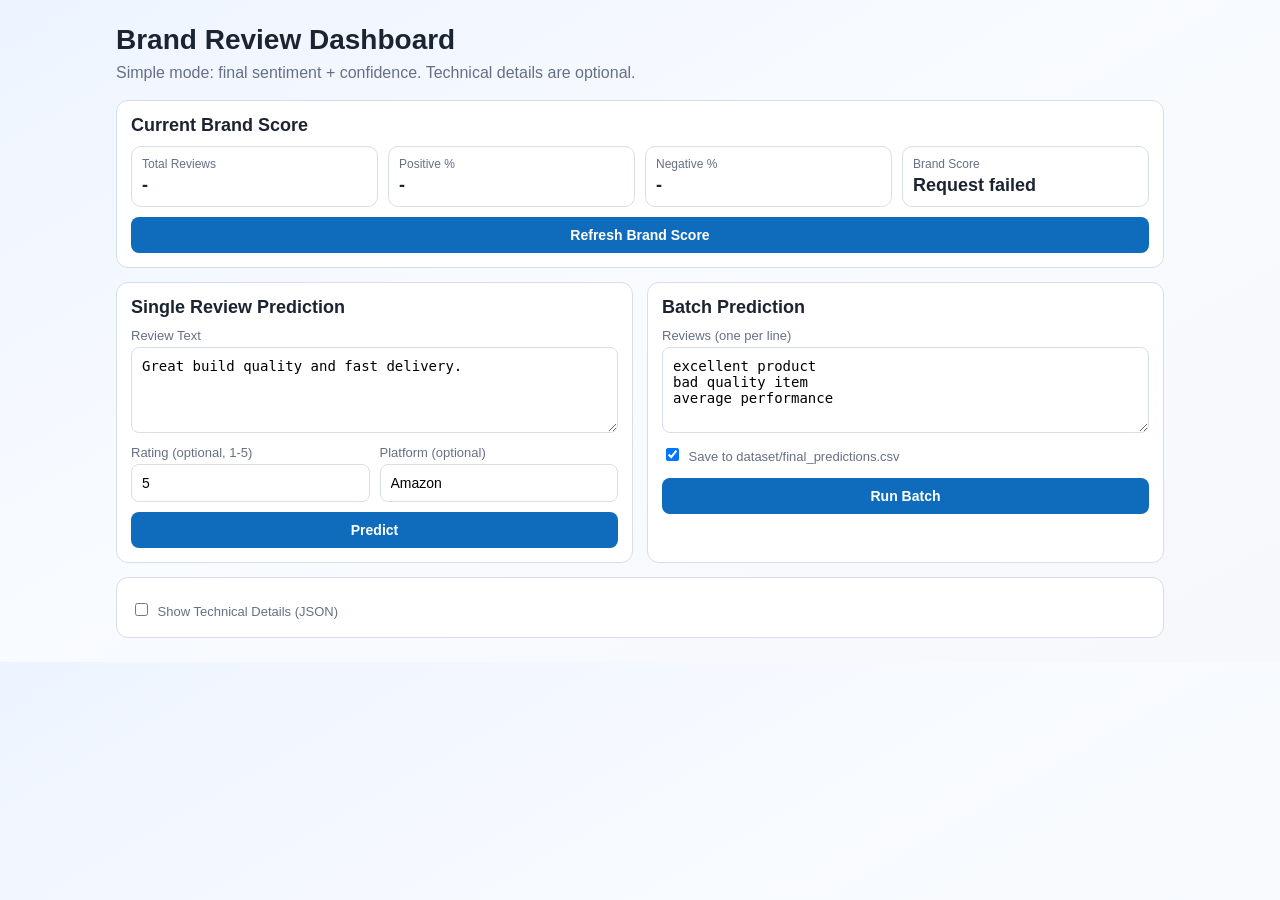
==== ui/index.html @ c3c2c172 "done" ====
<!doctype html>
<html lang="en">
<head>
  <meta charset="UTF-8" />
  <meta name="viewport" content="width=device-width, initial-scale=1.0" />
  <title>Brand Review Dashboard</title>
  <style>
    :root {
      --card: #ffffff;
      --text: #1c2431;
      --muted: #667085;
      --border: #d8dee9;
      --accent: #0f6cbd;
      --ok: #117a37;
      --warn: #b45309;
      --bad: #b42318;
    }
    * { box-sizing: border-box; }
    body {
      margin: 0;
      font-family: Segoe UI, Arial, sans-serif;
      background: linear-gradient(150deg, #eef4ff 0%, #f8fbff 45%, #f6f8fb 100%);
      color: var(--text);
    }
    .wrap { max-width: 1080px; margin: 24px auto; padding: 0 16px; }
    h1 { margin: 0 0 8px; font-size: 28px; }
    .sub { color: var(--muted); margin-bottom: 18px; }
    .grid { display: grid; gap: 14px; grid-template-columns: repeat(auto-fit, minmax(280px, 1fr)); }
    .card { background: var(--card); border: 1px solid var(--border); border-radius: 12px; padding: 14px; }
    .card h2 { margin: 0 0 10px; font-size: 18px; }
    label { display: block; font-size: 13px; margin: 8px 0 4px; color: var(--muted); }
    input, textarea, button {
      width: 100%; border: 1px solid var(--border); border-radius: 8px; font-size: 14px; padding: 10px; background: #fff;
    }
    textarea { min-height: 86px; resize: vertical; }
    button { margin-top: 10px; border: none; background: var(--accent); color: white; font-weight: 600; cursor: pointer; }
    .metrics { display: grid; grid-template-columns: repeat(4, minmax(0, 1fr)); gap: 10px; }
    .metric { border: 1px solid var(--border); border-radius: 10px; padding: 10px; background: #fff; }
    .metric .k { color: var(--muted); font-size: 12px; }
    .metric .v { font-size: 18px; font-weight: 700; margin-top: 4px; }
    .score-pos { color: var(--ok); }
    .score-neu { color: var(--warn); }
    .score-neg { color: var(--bad); }
    .notice { margin-top: 10px; border-radius: 8px; padding: 10px; font-size: 14px; border: 1px solid transparent; display: none; }
    .notice.show { display: block; }
    .notice.warn { background: #fff7ed; border-color: #fdba74; color: #9a3412; }
    .notice.bad { background: #fff1f2; border-color: #fda4af; color: #9f1239; }
    .notice.ok { background: #f0fdf4; border-color: #86efac; color: #166534; }
    .row { display: flex; gap: 10px; }
    .row > * { flex: 1; }
    .tech { margin-top: 14px; }
    .tech pre { margin: 0; overflow: auto; max-height: 280px; background: #111827; color: #e5e7eb; border-radius: 10px; padding: 12px; font-size: 12px; }
    .hidden { display: none; }
  </style>
</head>
<body>
  <div class="wrap">
    <h1>Brand Review Dashboard</h1>
    <div class="sub">Simple mode: final sentiment + confidence. Technical details are optional.</div>

    <div class="card" style="margin-bottom:14px;">
      <h2>Current Brand Score</h2>
      <div class="metrics">
        <div class="metric"><div class="k">Total Reviews</div><div class="v" id="m-total">-</div></div>
        <div class="metric"><div class="k">Positive %</div><div class="v" id="m-pos">-</div></div>
        <div class="metric"><div class="k">Negative %</div><div class="v" id="m-neg">-</div></div>
        <div class="metric"><div class="k">Brand Score</div><div class="v" id="m-score">-</div></div>
      </div>
      <button id="refresh-score">Refresh Brand Score</button>
    </div>

    <div class="grid">
      <div class="card">
        <h2>Single Review Prediction</h2>
        <label>Review Text</label>
        <textarea id="single-review">Great build quality and fast delivery.</textarea>
        <div class="row">
          <div>
            <label>Rating (optional, 1-5)</label>
            <input id="single-rating" type="number" step="0.1" min="1" max="5" value="5" />
          </div>
          <div>
            <label>Platform (optional)</label>
            <input id="single-platform" type="text" value="Amazon" />
          </div>
        </div>
        <button id="predict-one">Predict</button>
        <div id="single-notice" class="notice"></div>
      </div>

      <div class="card">
        <h2>Batch Prediction</h2>
        <label>Reviews (one per line)</label>
        <textarea id="batch-reviews">excellent product
bad quality item
average performance</textarea>
        <label><input id="save-dataset" type="checkbox" checked style="width:auto; margin-right:6px;"> Save to dataset/final_predictions.csv</label>
        <button id="predict-batch">Run Batch</button>
        <div id="batch-notice" class="notice"></div>
      </div>
    </div>

    <div class="card tech" style="margin-top:14px;">
      <label><input id="toggle-tech" type="checkbox" style="width:auto; margin-right:6px;"> Show Technical Details (JSON)</label>
      <div id="tech-block" class="hidden">
        <div class="grid" style="margin-top:10px;">
          <div>
            <h2 style="margin:0 0 8px; font-size:16px;">Single JSON</h2>
            <pre id="single-output">{}</pre>
          </div>
          <div>
            <h2 style="margin:0 0 8px; font-size:16px;">Batch JSON</h2>
            <pre id="batch-output">{}</pre>
          </div>
        </div>
      </div>
    </div>
  </div>

  <script>
    const $ = (id) => document.getElementById(id);

    async function callApi(url, method = "GET", body = null) {
      const opts = { method, headers: { "Content-Type": "application/json" } };
      if (body) opts.body = JSON.stringify(body);
      const res = await fetch(url, opts);
      const data = await res.json().catch(() => ({}));
      if (!res.ok) {
        let msg = data.detail || "Request failed";
        if (Array.isArray(msg)) msg = msg.map((e) => `${e.loc?.join('.')}: ${e.msg}`).join('; ');
        throw new Error(msg);
      }
      return data;
    }

    function setNotice(id, message, type) {
      const el = $(id);
      el.className = `notice show ${type}`;
      el.textContent = message;
    }

    function clearNotice(id) {
      const el = $(id);
      el.className = "notice";
      el.textContent = "";
    }

    function renderScore(metrics) {
      const score = metrics.brand_reputation_score ?? 0;
      $("m-total").textContent = metrics.total_reviews ?? 0;
      $("m-pos").textContent = `${metrics.percentages?.Positive ?? 0}%`;
      $("m-neg").textContent = `${metrics.percentages?.Negative ?? 0}%`;
      $("m-score").textContent = `${score}`;
      $("m-score").classList.remove("score-pos", "score-neu", "score-neg");
      $("m-score").classList.add(score > 20 ? "score-pos" : score < 0 ? "score-neg" : "score-neu");
    }

    async function refreshScore() {
      try {
        const data = await callApi("/brand-score");
        renderScore(data);
      } catch (e) {
        $("m-score").textContent = e.message;
      }
    }

    $("refresh-score").addEventListener("click", refreshScore);

    $("toggle-tech").addEventListener("change", (e) => {
      $("tech-block").className = e.target.checked ? "" : "hidden";
    });

    $("predict-one").addEventListener("click", async () => {
      clearNotice("single-notice");
      const payload = {
        review_text: $("single-review").value,
        platform: $("single-platform").value || null,
      };
      const ratingVal = $("single-rating").value;
      if (ratingVal !== "") payload.rating = Number(ratingVal);

      try {
        const data = await callApi("/predict", "POST", payload);
        $("single-output").textContent = JSON.stringify(data, null, 2);

        const conf = data.final_class_probabilities?.[data.final_sentiment] ?? data.prediction_confidence;
        const confText = conf === undefined || conf === null ? "n/a" : `${(conf * 100).toFixed(2)}%`;

        if (data.is_mismatch_with_rating) {
          setNotice("single-notice", `Sentiment: ${data.final_sentiment}. Rating suggests ${data.expected_sentiment_from_rating}. Confidence: ${confText}`, "warn");
        } else {
          setNotice("single-notice", `Sentiment: ${data.final_sentiment}. Confidence: ${confText}`, "ok");
        }
      } catch (e) {
        setNotice("single-notice", e.message, "bad");
        $("single-output").textContent = JSON.stringify({ error: e.message }, null, 2);
      }
    });

    $("predict-batch").addEventListener("click", async () => {
      clearNotice("batch-notice");
      const lines = $("batch-reviews").value.split("\n").map((s) => s.trim()).filter(Boolean);
      const payload = {
        save_to_dataset: $("save-dataset").checked,
        reviews: lines.map((text, i) => ({ review_id: i + 1, review_text: text, rating: null, platform: "Unknown" })),
      };

      try {
        const data = await callApi("/predict/batch", "POST", payload);
        $("batch-output").textContent = JSON.stringify(data, null, 2);
        renderScore(data.metrics);
        setNotice("batch-notice", `Batch complete. ${data.metrics.total_reviews} reviews processed.`, "ok");
      } catch (e) {
        setNotice("batch-notice", e.message, "bad");
        $("batch-output").textContent = JSON.stringify({ error: e.message }, null, 2);
      }
    });

    refreshScore();
  </script>
</body>
</html>
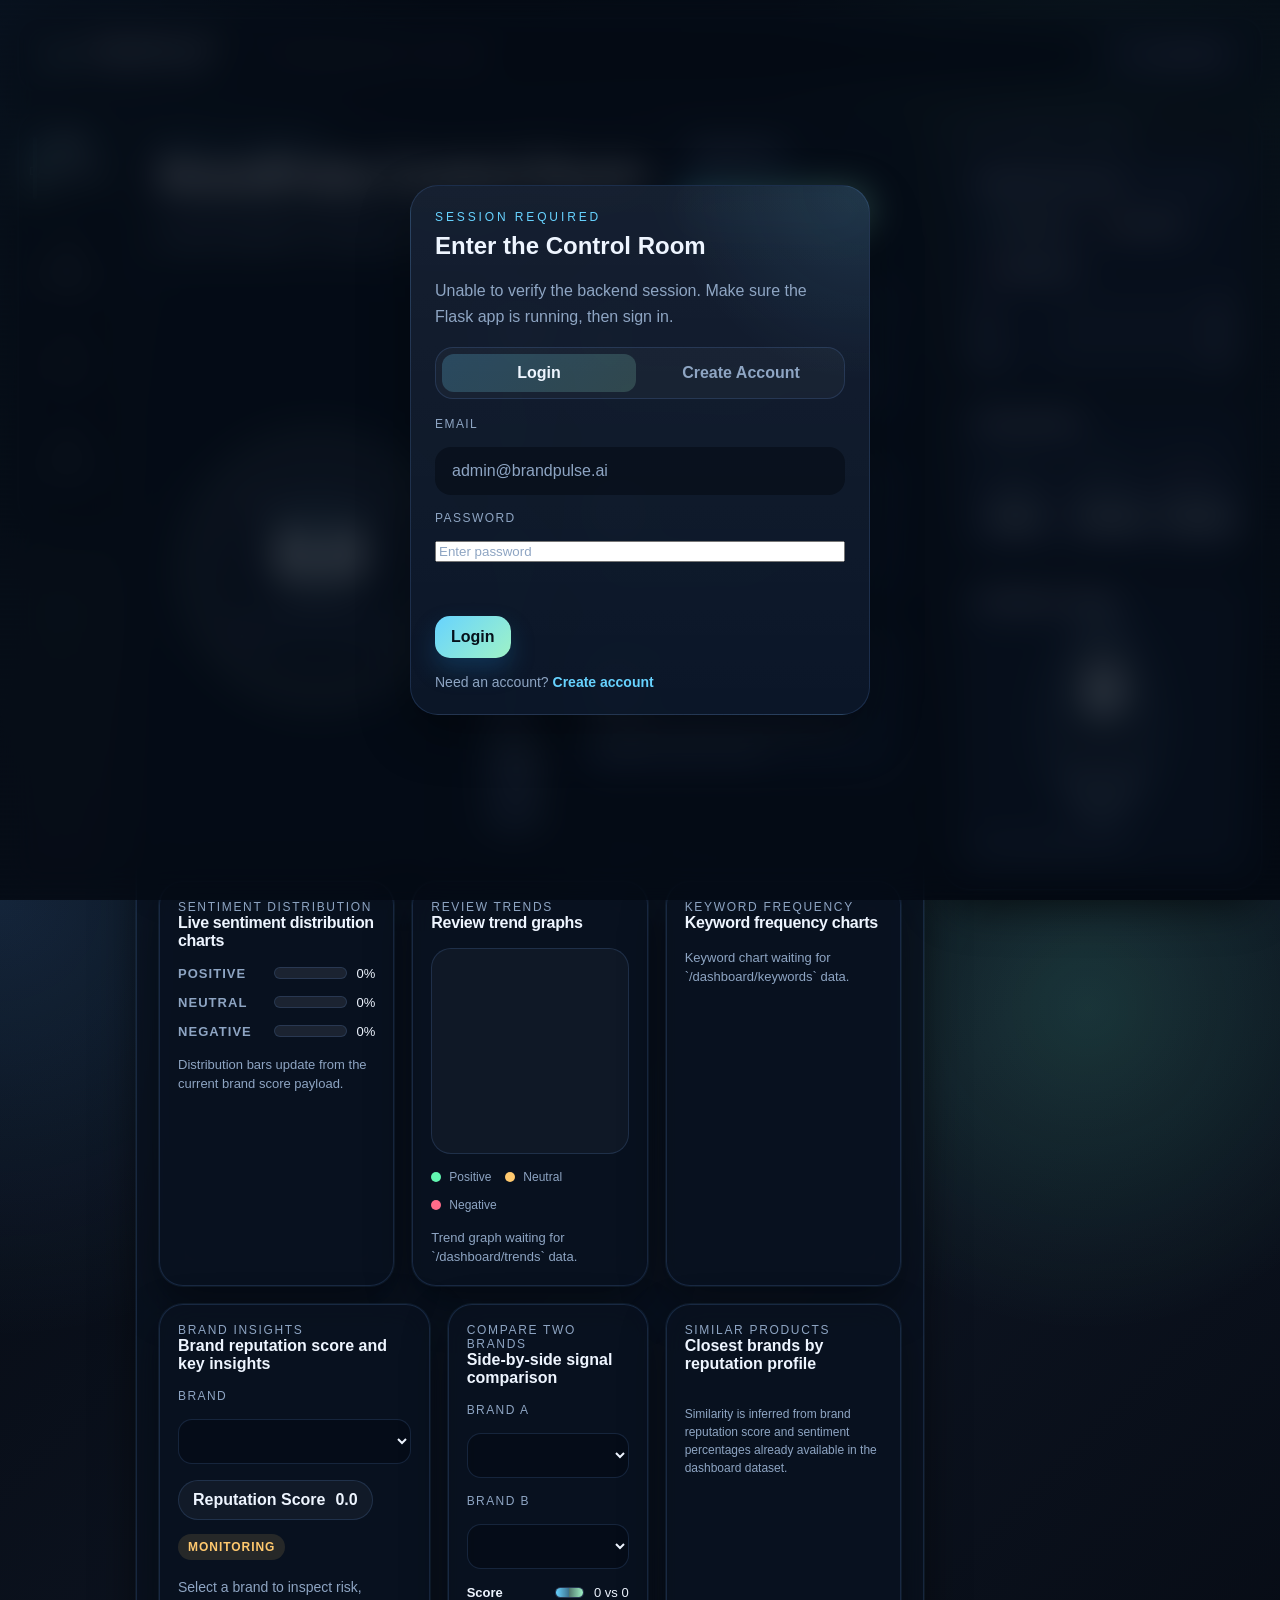
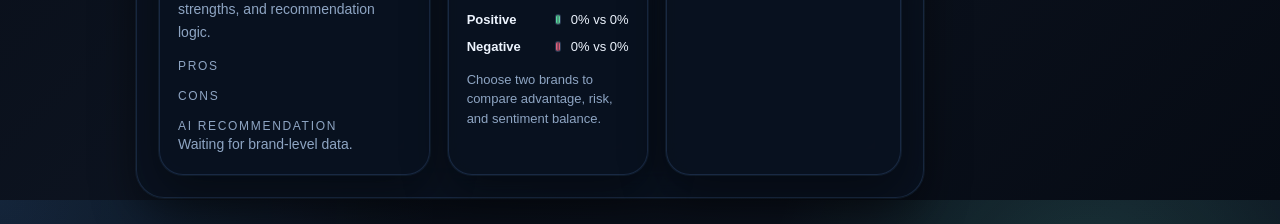
==== commit 6db67f4e: "Add BrandPulse control room dashboard and insights" ====
--- a/ui/index.html
+++ b/ui/index.html
@@ -1,222 +1,2566 @@
-<!doctype html>
+﻿<!doctype html>
 <html lang="en">
 <head>
-  <meta charset="UTF-8" />
-  <meta name="viewport" content="width=device-width, initial-scale=1.0" />
-  <title>Brand Review Dashboard</title>
+  <meta charset="UTF-8">
+  <meta name="viewport" content="width=device-width, initial-scale=1.0">
+  <title>BrandPulse Control Room</title>
   <style>
-    :root {
-      --card: #ffffff;
-      --text: #1c2431;
-      --muted: #667085;
-      --border: #d8dee9;
-      --accent: #0f6cbd;
-      --ok: #117a37;
-      --warn: #b45309;
-      --bad: #b42318;
-    }
+    :root,
+    body[data-theme="dark"] {
+      --bg: #060b14;
+      --bg-soft: #0d1421;
+      --panel: rgba(10, 18, 32, 0.78);
+      --panel-strong: rgba(13, 24, 43, 0.92);
+      --panel-alt: rgba(17, 31, 55, 0.72);
+      --line: rgba(110, 170, 255, 0.16);
+      --line-strong: rgba(129, 188, 255, 0.26);
+      --text: #eef5ff;
+      --muted: #8ea5c3;
+      --accent: #67d3ff;
+      --accent-2: #9ff3c7;
+      --positive: #61f7b1;
+      --neutral: #ffc96e;
+      --negative: #ff6b89;
+      --surface-glow: 0 0 0 1px rgba(115, 185, 255, 0.08), 0 18px 45px rgba(0, 0, 0, 0.42);
+      --button-text: #06111b;
+      --field-bg: rgba(5, 10, 20, 0.54);
+      --rail-bg: rgba(9, 16, 28, 0.88);
+      --noise-opacity: 0.1;
+      --shadow-soft: 0 18px 50px rgba(0, 0, 0, 0.35);
+    }
+
+    body[data-theme="light"] {
+      --bg: #e8eef8;
+      --bg-soft: #d8e5f5;
+      --panel: rgba(255, 255, 255, 0.72);
+      --panel-strong: rgba(255, 255, 255, 0.9);
+      --panel-alt: rgba(242, 247, 255, 0.84);
+      --line: rgba(26, 73, 133, 0.14);
+      --line-strong: rgba(26, 73, 133, 0.24);
+      --text: #10203b;
+      --muted: #617795;
+      --accent: #0c7ff2;
+      --accent-2: #0fbd91;
+      --positive: #1fa869;
+      --neutral: #c0891f;
+      --negative: #de456d;
+      --surface-glow: 0 0 0 1px rgba(17, 78, 147, 0.08), 0 18px 45px rgba(56, 84, 126, 0.16);
+      --button-text: #f7fbff;
+      --field-bg: rgba(244, 248, 255, 0.92);
+      --rail-bg: rgba(245, 249, 255, 0.92);
+      --noise-opacity: 0.04;
+      --shadow-soft: 0 16px 38px rgba(91, 116, 148, 0.18);
+    }
+
     * { box-sizing: border-box; }
+    html, body { margin: 0; min-height: 100%; }
+
     body {
+      font-family: "Segoe UI Variable Display", "Bahnschrift", "Trebuchet MS", sans-serif;
+      background:
+        radial-gradient(circle at top left, rgba(93, 172, 255, 0.16), transparent 28%),
+        radial-gradient(circle at 85% 12%, rgba(105, 255, 205, 0.14), transparent 24%),
+        linear-gradient(135deg, var(--bg) 0%, var(--bg-soft) 52%, var(--bg) 100%);
+      color: var(--text);
+      overflow-x: hidden;
+      transition: background 240ms ease, color 240ms ease;
+    }
+
+    body::before,
+    body::after {
+      content: "";
+      position: fixed;
+      inset: 0;
+      pointer-events: none;
+      z-index: 0;
+    }
+
+    body::before {
+      background:
+        linear-gradient(180deg, transparent 0%, rgba(103, 211, 255, 0.06) 48%, transparent 100%),
+        repeating-linear-gradient(180deg, transparent 0, transparent 3px, rgba(131, 203, 255, 0.03) 4px, rgba(131, 203, 255, 0.03) 5px);
+      mix-blend-mode: screen;
+      animation: scan 10s linear infinite;
+    }
+
+    body::after {
+      opacity: var(--noise-opacity);
+      background-image:
+        radial-gradient(circle at 20% 20%, rgba(255, 255, 255, 0.9) 0.6px, transparent 0.7px),
+        radial-gradient(circle at 80% 30%, rgba(255, 255, 255, 0.8) 0.5px, transparent 0.7px),
+        radial-gradient(circle at 40% 70%, rgba(255, 255, 255, 0.6) 0.8px, transparent 0.9px);
+      background-size: 180px 180px, 220px 220px, 140px 140px;
+    }
+
+    @keyframes scan {
+      0% { transform: translateY(-12%); opacity: 0.42; }
+      50% { opacity: 0.58; }
+      100% { transform: translateY(12%); opacity: 0.42; }
+    }
+
+    @keyframes pulseGlow {
+      0%, 100% { box-shadow: 0 0 0 0 rgba(103, 211, 255, 0.15); }
+      50% { box-shadow: 0 0 0 10px rgba(103, 211, 255, 0); }
+    }
+
+    @keyframes shake {
+      0%, 100% { transform: translateX(0); }
+      25% { transform: translateX(-4px); }
+      50% { transform: translateX(4px); }
+      75% { transform: translateX(-3px); }
+    }
+
+    @keyframes spin { to { transform: rotate(360deg); } }
+
+    @keyframes fadeSlide {
+      from { opacity: 0; transform: translateY(8px); }
+      to { opacity: 1; transform: translateY(0); }
+    }
+
+    .app { position: relative; z-index: 1; min-height: 100vh; padding: 18px 18px 26px; }
+    .topbar {
+      display: grid;
+      grid-template-columns: auto minmax(220px, 1fr) auto;
+      align-items: center;
+      gap: 18px;
+      padding: 14px 18px;
+      border: 1px solid var(--line);
+      background: var(--panel);
+      backdrop-filter: blur(18px);
+      border-radius: 22px;
+      box-shadow: var(--surface-glow);
+    }
+
+    .brandmark {
+      display: inline-flex;
+      align-items: center;
+      gap: 12px;
+      font-weight: 700;
+      letter-spacing: 0.08em;
+      text-transform: uppercase;
+      color: var(--text);
+    }
+
+    .brandmark svg { width: 42px; height: 42px; filter: drop-shadow(0 0 14px rgba(103, 211, 255, 0.25)); }
+    .brandmark small { display: block; color: var(--muted); font-size: 10px; letter-spacing: 0.22em; margin-top: 2px; }
+    .search-shell { position: relative; min-width: 0; }
+    .search-shell svg { position: absolute; left: 14px; top: 50%; width: 18px; height: 18px; transform: translateY(-50%); color: var(--muted); pointer-events: none; }
+
+    .search-shell input,
+    textarea,
+    select,
+    input[type="number"],
+    input[type="text"] {
+      width: 100%;
+      border: 1px solid transparent;
+      background: var(--field-bg);
+      color: var(--text);
+      border-radius: 16px;
+      padding: 14px 16px;
+      font: inherit;
+      outline: none;
+      transition: border-color 180ms ease, box-shadow 180ms ease, transform 180ms ease, background 180ms ease;
+    }
+
+    .search-shell input { padding-left: 42px; }
+    .search-shell input::placeholder, textarea::placeholder, input::placeholder { color: var(--muted); }
+
+    .search-shell input:focus,
+    textarea:focus,
+    select:focus,
+    input[type="number"]:focus,
+    input[type="text"]:focus {
+      border-color: var(--line-strong);
+      box-shadow: 0 0 0 4px rgba(103, 211, 255, 0.12);
+    }
+
+    .topbar-controls { display: flex; align-items: center; gap: 10px; }
+    .theme-toggle, .signal-drawer-toggle, .action-btn, .ghost-btn, .nav-item { border: 0; color: inherit; font: inherit; }
+
+    .theme-toggle,
+    .signal-drawer-toggle,
+    .action-btn,
+    .ghost-btn {
+      display: inline-flex;
+      align-items: center;
+      justify-content: center;
+      gap: 10px;
+      padding: 12px 16px;
+      border-radius: 15px;
+      cursor: pointer;
+      transition: transform 140ms ease, filter 180ms ease, background 180ms ease, border-color 180ms ease;
+      user-select: none;
+    }
+
+    .action-btn {
+      background: linear-gradient(135deg, var(--accent) 0%, var(--accent-2) 100%);
+      color: var(--button-text);
+      font-weight: 700;
+      box-shadow: 0 12px 24px rgba(27, 123, 196, 0.26);
+    }
+
+    .ghost-btn, .theme-toggle, .signal-drawer-toggle {
+      background: var(--panel-alt);
+      color: var(--text);
+      border: 1px solid var(--line);
+    }
+
+    .action-btn:hover, .ghost-btn:hover, .theme-toggle:hover, .signal-drawer-toggle:hover, .nav-item:hover { filter: brightness(1.06); }
+    .action-btn:active, .ghost-btn:active, .theme-toggle:active, .signal-drawer-toggle:active, .nav-item:active { transform: translateY(1px) scale(0.99); }
+    .theme-toggle .toggle-state { display: inline-flex; align-items: center; gap: 8px; }
+    .signal-drawer-toggle { display: none; }
+
+    .shell {
+      display: grid;
+      grid-template-columns: 100px minmax(0, 1fr) 320px;
+      gap: 18px;
+      margin-top: 18px;
+      align-items: start;
+    }
+
+    .nav-rail, .stage, .signal-panel, .surface, .stats-strip article, .signal-widget, .result-shell, .timeline-item, .table-shell, .summary-ribbon {
+      border: 1px solid var(--line);
+      background: var(--panel);
+      backdrop-filter: blur(18px);
+      box-shadow: var(--surface-glow);
+    }
+
+    .nav-rail {
+      position: sticky;
+      top: 18px;
+      display: flex;
+      flex-direction: column;
+      gap: 10px;
+      padding: 12px 10px;
+      border-radius: 26px;
+      background: var(--rail-bg);
+    }
+
+    .nav-item {
+      position: relative;
+      display: flex;
+      flex-direction: column;
+      align-items: center;
+      gap: 10px;
+      width: 100%;
+      min-height: 90px;
+      padding: 12px 10px;
+      border-radius: 18px;
+      background: transparent;
+      color: var(--muted);
+      cursor: pointer;
+      overflow: hidden;
+    }
+
+    .nav-item::before {
+      content: "";
+      position: absolute;
+      left: 4px;
+      top: 14px;
+      bottom: 14px;
+      width: 4px;
+      border-radius: 999px;
+      background: linear-gradient(180deg, var(--accent), var(--accent-2));
+      transform: scaleY(0.15);
+      opacity: 0;
+      transition: transform 220ms ease, opacity 220ms ease;
+    }
+
+    .nav-item svg { width: 20px; height: 20px; }
+    .nav-item span { font-size: 11px; letter-spacing: 0.08em; text-transform: uppercase; }
+    .nav-item.is-active { color: var(--text); background: linear-gradient(180deg, rgba(103, 211, 255, 0.12), rgba(103, 211, 255, 0.02)); }
+    .nav-item.is-active::before { transform: scaleY(1); opacity: 1; }
+
+    .stage { border-radius: 28px; padding: 22px; min-height: calc(100vh - 136px); }
+    .view { display: none; animation: fadeSlide 220ms ease; }
+    .view.is-active { display: block; }
+    .view-head { display: flex; align-items: flex-start; justify-content: space-between; gap: 16px; margin-bottom: 20px; }
+    .eyebrow { color: var(--accent); font-size: 12px; letter-spacing: 0.24em; text-transform: uppercase; margin-bottom: 8px; }
+    h1, h2, h3, p { margin: 0; }
+    .view-title { font-size: clamp(28px, 4vw, 42px); line-height: 1; letter-spacing: -0.04em; }
+    .view-copy { color: var(--muted); max-width: 720px; margin-top: 10px; line-height: 1.5; }
+
+    .surface {
+      border-radius: 26px;
+      padding: 18px;
+      position: relative;
+      overflow: hidden;
+    }
+
+    .surface::after {
+      content: "";
+      position: absolute;
+      inset: auto -14% -55% 38%;
+      height: 180px;
+      background: radial-gradient(circle, rgba(103, 211, 255, 0.12), transparent 65%);
+      pointer-events: none;
+    }
+
+    .dashboard-layout { display: grid; grid-template-columns: minmax(320px, 1.1fr) minmax(260px, 0.9fr); gap: 18px; }
+    .analytics-grid {
+      display: grid;
+      grid-template-columns: repeat(3, minmax(0, 1fr));
+      gap: 18px;
+      margin-top: 18px;
+    }
+    .analytics-card {
+      border-radius: 24px;
+      padding: 18px;
+      min-height: 260px;
+      display: grid;
+      gap: 16px;
+      align-content: start;
+    }
+    .analytics-head {
+      display: flex;
+      align-items: center;
+      justify-content: space-between;
+      gap: 12px;
+    }
+    .analytics-head strong {
+      font-size: 16px;
+      letter-spacing: -0.02em;
+    }
+    .analytics-sub {
+      color: var(--muted);
+      font-size: 12px;
+      letter-spacing: 0.14em;
+      text-transform: uppercase;
+    }
+    .dist-list {
+      display: grid;
+      gap: 14px;
+    }
+    .dist-row {
+      display: grid;
+      grid-template-columns: 86px 1fr auto;
+      gap: 10px;
+      align-items: center;
+      font-size: 13px;
+    }
+    .dist-row strong {
+      font-size: 13px;
+      letter-spacing: 0.08em;
+      text-transform: uppercase;
+      color: var(--muted);
+    }
+    .dist-bar {
+      height: 12px;
+      border-radius: 999px;
+      overflow: hidden;
+      background: rgba(255,255,255,0.08);
+      border: 1px solid var(--line);
+    }
+    .dist-bar span {
+      display: block;
+      height: 100%;
+      width: 0;
+      border-radius: inherit;
+      transition: width 260ms ease;
+    }
+    .dist-caption,
+    .trend-caption,
+    .keyword-caption {
+      color: var(--muted);
+      line-height: 1.5;
+      font-size: 13px;
+    }
+    .trend-shell {
+      border-radius: 20px;
+      border: 1px solid var(--line);
+      background: rgba(255,255,255,0.03);
+      padding: 12px;
+    }
+    .trend-shell svg {
+      width: 100%;
+      height: 180px;
+      display: block;
+    }
+    .trend-legend {
+      display: flex;
+      gap: 14px;
+      flex-wrap: wrap;
+      font-size: 12px;
+      color: var(--muted);
+    }
+    .trend-legend span {
+      display: inline-flex;
+      align-items: center;
+      gap: 8px;
+    }
+    .trend-legend i {
+      width: 10px;
+      height: 10px;
+      border-radius: 50%;
+      display: inline-block;
+    }
+    .keyword-list {
+      display: grid;
+      gap: 12px;
+    }
+    .keyword-row {
+      display: grid;
+      grid-template-columns: 96px 1fr auto;
+      gap: 10px;
+      align-items: center;
+      font-size: 13px;
+    }
+    .keyword-row strong {
+      color: var(--text);
+      font-size: 13px;
+      text-transform: lowercase;
+    }
+    .keyword-bar {
+      height: 10px;
+      border-radius: 999px;
+      overflow: hidden;
+      background: rgba(255,255,255,0.08);
+      border: 1px solid var(--line);
+    }
+    .keyword-bar span {
+      display: block;
+      height: 100%;
+      width: 0;
+      border-radius: inherit;
+      background: linear-gradient(90deg, var(--accent), var(--accent-2));
+      transition: width 260ms ease;
+    }
+    .insights-grid {
+      display: grid;
+      grid-template-columns: 1.15fr 0.85fr 1fr;
+      gap: 18px;
+      margin-top: 18px;
+    }
+    .insight-card {
+      border-radius: 24px;
+      padding: 18px;
+      display: grid;
+      gap: 16px;
+      align-content: start;
+    }
+    .split-head {
+      display: flex;
+      justify-content: space-between;
+      gap: 12px;
+      align-items: start;
+    }
+    .control-select {
+      width: 100%;
+      border-radius: 14px;
+      border: 1px solid var(--line);
+      background: var(--field-bg);
+      color: var(--text);
+      padding: 12px 14px;
+      outline: none;
+    }
+    .insight-score {
+      display: flex;
+      gap: 14px;
+      align-items: center;
+      flex-wrap: wrap;
+    }
+    .score-pill {
+      display: inline-flex;
+      align-items: center;
+      gap: 10px;
+      padding: 10px 14px;
+      border-radius: 999px;
+      font-weight: 700;
+      border: 1px solid var(--line);
+      background: rgba(255,255,255,0.04);
+    }
+    .score-chip {
+      display: inline-flex;
+      padding: 6px 10px;
+      border-radius: 999px;
+      font-size: 12px;
+      font-weight: 700;
+      letter-spacing: 0.08em;
+      text-transform: uppercase;
+    }
+    .risk-low { color: var(--positive); background: rgba(97,247,177,0.12); }
+    .risk-medium { color: var(--neutral); background: rgba(255,201,110,0.12); }
+    .risk-high { color: var(--negative); background: rgba(255,107,137,0.12); }
+    .insight-text {
+      color: var(--muted);
+      line-height: 1.6;
+      font-size: 14px;
+    }
+    .pill-list {
+      display: flex;
+      flex-wrap: wrap;
+      gap: 8px;
+    }
+    .pill-list span {
+      display: inline-flex;
+      align-items: center;
+      padding: 8px 10px;
+      border-radius: 999px;
+      background: rgba(255,255,255,0.04);
+      border: 1px solid var(--line);
+      font-size: 12px;
+      color: var(--text);
+    }
+    .compare-grid {
+      display: grid;
+      gap: 12px;
+    }
+    .compare-row {
+      display: grid;
+      grid-template-columns: 78px 1fr auto;
+      gap: 10px;
+      align-items: center;
+      font-size: 13px;
+    }
+    .compare-bar {
+      height: 11px;
+      border-radius: 999px;
+      overflow: hidden;
+      background: rgba(255,255,255,0.08);
+      border: 1px solid var(--line);
+      display: grid;
+      grid-template-columns: 1fr 1fr;
+    }
+    .compare-bar span {
+      height: 100%;
+      display: block;
+    }
+    .compare-meta {
+      color: var(--muted);
+      font-size: 13px;
+      line-height: 1.5;
+    }
+    .similar-list {
+      display: grid;
+      gap: 10px;
+    }
+    .similar-item {
+      display: flex;
+      justify-content: space-between;
+      gap: 12px;
+      align-items: center;
+      padding: 12px 14px;
+      border-radius: 18px;
+      background: rgba(255,255,255,0.04);
+      border: 1px solid var(--line);
+    }
+    .similar-item strong {
+      display: block;
+      font-size: 14px;
+    }
+    .similar-item span {
+      color: var(--muted);
+      font-size: 12px;
+    }
+    .mini-note {
+      color: var(--muted);
+      font-size: 12px;
+      line-height: 1.5;
+    }
+    .gauge-chamber { display: grid; grid-template-columns: minmax(220px, 280px) minmax(0, 1fr); gap: 20px; align-items: center; min-height: 350px; }
+    .gauge-stack { display: flex; flex-direction: column; gap: 18px; }
+    .summary-ribbon { border-radius: 22px; padding: 16px; display: flex; flex-wrap: wrap; gap: 12px; background: var(--panel-alt); }
+    .summary-ribbon strong { display: block; font-size: 14px; margin-bottom: 4px; }
+    .summary-ribbon span { color: var(--muted); font-size: 12px; line-height: 1.4; }
+    .stats-strip { display: flex; flex-direction: column; gap: 14px; }
+    .stats-strip article { border-radius: 22px; padding: 18px; background: linear-gradient(180deg, rgba(255, 255, 255, 0.02), transparent), var(--panel-alt); }
+    .stats-strip .metric-label { display: block; color: var(--muted); font-size: 12px; letter-spacing: 0.12em; text-transform: uppercase; margin-bottom: 12px; }
+    .stats-strip .metric-value { display: flex; align-items: baseline; gap: 8px; font-size: 34px; font-weight: 700; letter-spacing: -0.04em; }
+    .stats-strip .metric-meta { color: var(--muted); margin-top: 10px; line-height: 1.45; }
+
+    .ring-gauge {
+      --value: 0;
+      --ring-color: var(--accent);
+      --ring-track: rgba(255, 255, 255, 0.08);
+      width: 100%;
+      aspect-ratio: 1;
+      border-radius: 50%;
+      position: relative;
+      display: grid;
+      place-items: center;
+      background: radial-gradient(circle at center, rgba(103, 211, 255, 0.14), transparent 56%), conic-gradient(var(--ring-color) calc(var(--value) * 1%), var(--ring-track) 0);
+      box-shadow: inset 0 0 35px rgba(103, 211, 255, 0.12), 0 0 32px rgba(103, 211, 255, 0.08);
+    }
+
+    .ring-gauge::before {
+      content: "";
+      position: absolute;
+      inset: 12%;
+      border-radius: 50%;
+      background: radial-gradient(circle at 50% 35%, rgba(103, 211, 255, 0.12), transparent 38%), linear-gradient(180deg, rgba(255, 255, 255, 0.05), transparent), var(--panel-strong);
+      border: 1px solid var(--line);
+      box-shadow: inset 0 0 0 1px rgba(255, 255, 255, 0.03);
+    }
+
+    .ring-gauge__inner { position: relative; z-index: 1; text-align: center; width: 78%; }
+    .ring-gauge__eyebrow { display: block; color: var(--muted); font-size: 11px; letter-spacing: 0.18em; text-transform: uppercase; }
+    .ring-gauge__value { display: block; font-size: clamp(44px, 7vw, 70px); font-weight: 700; letter-spacing: -0.05em; line-height: 0.92; margin: 10px 0 4px; }
+    .ring-gauge__suffix { display: block; color: var(--muted); font-size: 14px; }
+    .ring-gauge__caption { display: block; color: var(--muted); font-size: 12px; line-height: 1.4; margin-top: 12px; }
+    .mini-ring { width: 110px; min-width: 110px; margin-inline: auto; }
+
+    .form-shell, form, .field, .progress-shell { display: grid; gap: 16px; }
+    .form-grid { display: grid; grid-template-columns: 1.2fr 0.8fr 0.9fr; gap: 14px; }
+    label { color: var(--muted); font-size: 12px; letter-spacing: 0.12em; text-transform: uppercase; }
+    textarea { min-height: 180px; resize: vertical; }
+    .form-shell.is-invalid { animation: shake 260ms ease; }
+    .inline-actions { display: flex; align-items: center; gap: 12px; flex-wrap: wrap; }
+    .spinner { width: 15px; height: 15px; border-radius: 50%; border: 2px solid currentColor; border-right-color: transparent; animation: spin 700ms linear infinite; }
+    .action-btn[disabled], .ghost-btn[disabled] { opacity: 0.7; cursor: wait; }
+    .result-shell { border-radius: 24px; padding: 18px; background: var(--panel-alt); display: grid; gap: 16px; }
+
+    .sentiment-badge {
+      position: relative;
+      display: inline-flex;
+      align-items: center;
+      gap: 10px;
+      padding: 14px 18px;
+      border-radius: 999px;
+      border: 1px solid transparent;
+      font-size: 20px;
+      font-weight: 700;
+      letter-spacing: 0.02em;
+      width: fit-content;
+    }
+
+    .sentiment-badge::before {
+      content: "";
+      width: 10px;
+      height: 10px;
+      border-radius: 50%;
+      background: currentColor;
+      animation: pulseGlow 1.8s infinite;
+    }
+
+    .sentiment-positive { color: var(--positive); background: rgba(97, 247, 177, 0.12); border-color: rgba(97, 247, 177, 0.26); box-shadow: 0 0 24px rgba(97, 247, 177, 0.12); }
+    .sentiment-neutral { color: var(--neutral); background: rgba(255, 201, 110, 0.12); border-color: rgba(255, 201, 110, 0.28); box-shadow: 0 0 24px rgba(255, 201, 110, 0.12); }
+    .sentiment-negative { color: var(--negative); background: rgba(255, 107, 137, 0.12); border-color: rgba(255, 107, 137, 0.28); box-shadow: 0 0 24px rgba(255, 107, 137, 0.16); }
+
+    .progress-meta { display: flex; justify-content: space-between; gap: 16px; color: var(--muted); font-size: 13px; }
+    .progress-bar { height: 14px; border-radius: 999px; overflow: hidden; background: rgba(255, 255, 255, 0.08); border: 1px solid var(--line); }
+    .progress-bar span { display: block; height: 100%; width: 0; border-radius: inherit; background: linear-gradient(90deg, var(--accent), var(--accent-2)); box-shadow: 0 0 24px rgba(103, 211, 255, 0.22); transition: width 240ms ease; }
+    .warning-panel { display: none; padding: 14px 16px; border-radius: 18px; border: 1px solid rgba(255, 201, 110, 0.28); background: rgba(255, 201, 110, 0.1); color: var(--text); line-height: 1.5; }
+    .warning-panel.is-visible { display: block; }
+    details.json-panel { border-radius: 20px; border: 1px solid var(--line); background: rgba(5, 10, 20, 0.18); overflow: hidden; }
+    body[data-theme="light"] details.json-panel { background: rgba(244, 248, 255, 0.68); }
+    details.json-panel summary { padding: 14px 16px; cursor: pointer; list-style: none; font-weight: 700; letter-spacing: 0.04em; }
+    details.json-panel summary::-webkit-details-marker { display: none; }
+    details.json-panel pre { margin: 0; padding: 0 16px 16px; white-space: pre-wrap; word-break: break-word; color: var(--muted); font-family: Consolas, "Courier New", monospace; font-size: 12px; line-height: 1.55; max-height: 320px; overflow: auto; }
+
+    .checkline { display: inline-flex; align-items: center; gap: 10px; padding: 12px 14px; border-radius: 15px; border: 1px solid var(--line); background: var(--panel-alt); color: var(--text); width: fit-content; }
+    .checkline input { accent-color: var(--accent); width: 18px; height: 18px; margin: 0; }
+    .batch-layout { display: grid; grid-template-columns: minmax(0, 1.15fr) minmax(260px, 0.85fr); gap: 18px; }
+    .batch-sidebar { display: grid; gap: 18px; }
+    .processed-count { font-size: 42px; font-weight: 700; letter-spacing: -0.05em; }
+    .processed-label { color: var(--muted); margin-top: 8px; }
+    .table-shell { border-radius: 24px; padding: 12px; overflow: hidden; }
+    table { width: 100%; border-collapse: collapse; font-size: 14px; }
+    thead { background: rgba(255, 255, 255, 0.03); }
+    th, td { padding: 13px 12px; text-align: left; border-bottom: 1px solid var(--line); }
+    th { color: var(--muted); text-transform: uppercase; font-size: 11px; letter-spacing: 0.16em; }
+    tbody tr:last-child td { border-bottom: 0; }
+    .tag { display: inline-flex; align-items: center; padding: 7px 10px; border-radius: 999px; font-size: 12px; font-weight: 700; letter-spacing: 0.06em; text-transform: uppercase; }
+    .tag.positive { color: var(--positive); background: rgba(97, 247, 177, 0.12); }
+    .tag.neutral { color: var(--neutral); background: rgba(255, 201, 110, 0.12); }
+    .tag.negative { color: var(--negative); background: rgba(255, 107, 137, 0.12); }
+    .tag.unknown { color: var(--muted); background: rgba(255, 255, 255, 0.06); }
+
+    .timeline { display: grid; gap: 14px; }
+    .timeline-item { position: relative; border-radius: 24px; padding: 16px 18px 16px 48px; background: var(--panel-alt); }
+    .timeline-item::before { content: ""; position: absolute; left: 20px; top: 22px; width: 10px; height: 10px; border-radius: 50%; background: linear-gradient(135deg, var(--accent), var(--accent-2)); box-shadow: 0 0 18px rgba(103, 211, 255, 0.28); }
+    .timeline-item::after { content: ""; position: absolute; left: 24px; top: 34px; bottom: -14px; width: 2px; background: linear-gradient(180deg, var(--line-strong), transparent); }
+    .timeline-item:last-child::after { display: none; }
+    .timeline-item strong { display: block; font-size: 16px; margin-bottom: 6px; }
+    .timeline-item time, .timeline-item p { color: var(--muted); line-height: 1.5; }
+    .empty-state { padding: 24px; text-align: center; color: var(--muted); border-radius: 22px; border: 1px dashed var(--line); background: rgba(255, 255, 255, 0.02); }
+
+    .signal-panel { position: sticky; top: 18px; border-radius: 28px; padding: 16px; display: grid; gap: 14px; background: linear-gradient(180deg, rgba(255, 255, 255, 0.02), transparent), var(--panel); }
+    .signal-panel h2 { font-size: 13px; color: var(--muted); letter-spacing: 0.22em; text-transform: uppercase; }
+    .signal-widget { border-radius: 22px; padding: 16px; background: var(--panel-alt); display: grid; gap: 14px; }
+    .signal-pills { display: flex; flex-wrap: wrap; gap: 8px; }
+    .signal-pill { display: inline-flex; align-items: center; gap: 8px; padding: 10px 12px; border-radius: 999px; border: 1px solid var(--line); background: rgba(255, 255, 255, 0.03); font-size: 12px; font-weight: 700; }
+    .signal-pill i { width: 8px; height: 8px; border-radius: 50%; display: inline-block; }
+    .bars { display: grid; gap: 10px; }
+    .bars .row { display: grid; grid-template-columns: 64px 1fr auto; gap: 10px; align-items: center; font-size: 13px; }
+    .bars .bar { height: 9px; border-radius: 999px; overflow: hidden; background: rgba(255, 255, 255, 0.08); border: 1px solid var(--line); }
+    .bars .bar span { display: block; height: 100%; width: 0; border-radius: inherit; transition: width 260ms ease; }
+    .trend-grid { display: grid; grid-template-columns: repeat(3, minmax(0, 1fr)); gap: 10px; }
+    .trend-card { padding: 12px; border-radius: 18px; border: 1px solid var(--line); background: rgba(255, 255, 255, 0.03); text-align: center; }
+    .trend-card svg { width: 18px; height: 18px; margin-bottom: 10px; }
+    .trend-card strong { display: block; font-size: 12px; letter-spacing: 0.12em; text-transform: uppercase; color: var(--muted); margin-bottom: 6px; }
+    .trend-card span { font-size: 18px; font-weight: 700; }
+    .signal-note { color: var(--muted); line-height: 1.5; font-size: 13px; }
+
+    .toast-stack { position: fixed; top: 20px; right: 20px; display: grid; gap: 10px; width: min(360px, calc(100vw - 32px)); z-index: 30; }
+    .toast { display: grid; gap: 6px; padding: 14px 16px; border-radius: 18px; border: 1px solid var(--line); background: var(--panel-strong); box-shadow: var(--shadow-soft); animation: fadeSlide 180ms ease; }
+    .toast strong { font-size: 13px; letter-spacing: 0.1em; text-transform: uppercase; }
+    .toast p { color: var(--muted); line-height: 1.45; }
+    .toast.success strong { color: var(--positive); }
+    .toast.error strong { color: var(--negative); }
+    .toast.info strong { color: var(--accent); }
+    .sr-only { position: absolute; width: 1px; height: 1px; padding: 0; margin: -1px; overflow: hidden; clip: rect(0, 0, 0, 0); border: 0; }
+    .hidden { display: none !important; }
+
+    body.auth-locked {
+      overflow: hidden;
+      height: 100vh;
+    }
+
+    .session-chip {
+      display: inline-flex;
+      align-items: center;
+      gap: 8px;
+      padding: 12px 14px;
+      border-radius: 15px;
+      border: 1px solid var(--line);
+      background: var(--panel-alt);
+      color: var(--muted);
+      max-width: 240px;
+      white-space: nowrap;
+      overflow: hidden;
+      text-overflow: ellipsis;
+    }
+
+    .session-chip strong {
+      color: var(--text);
+      font-size: 13px;
+      overflow: hidden;
+      text-overflow: ellipsis;
+    }
+
+    .auth-overlay {
+      position: fixed;
+      inset: 0;
+      z-index: 40;
+      display: grid;
+      place-items: center;
+      padding: 20px;
+      overflow-y: auto;
+      background: rgba(3, 9, 18, 0.68);
+      backdrop-filter: blur(18px);
+    }
+
+    .auth-card {
+      position: relative;
+      z-index: 1;
+      width: min(460px, 100%);
+      max-height: calc(100vh - 40px);
+      border-radius: 28px;
+      padding: 24px;
+      border: 1px solid var(--line);
+      background:
+        radial-gradient(circle at top right, rgba(103, 211, 255, 0.12), transparent 28%),
+        linear-gradient(180deg, rgba(255, 255, 255, 0.04), transparent),
+        var(--panel-strong);
+      box-shadow: var(--shadow-soft);
+      display: grid;
+      gap: 18px;
+      overflow-y: auto;
+    }
+
+    .auth-card p {
+      color: var(--muted);
+      line-height: 1.6;
+    }
+
+    .auth-tabs {
+      display: inline-grid;
+      grid-template-columns: 1fr 1fr;
+      gap: 8px;
+      padding: 6px;
+      border-radius: 18px;
+      border: 1px solid var(--line);
+      background: rgba(255, 255, 255, 0.03);
+    }
+
+    .auth-tab {
+      border: 0;
+      border-radius: 12px;
+      padding: 10px 14px;
+      background: transparent;
+      color: var(--muted);
+      font: inherit;
+      font-weight: 700;
+      cursor: pointer;
+      transition: background 180ms ease, color 180ms ease, transform 140ms ease;
+    }
+
+    .auth-tab.is-active {
+      background: linear-gradient(135deg, rgba(103, 211, 255, 0.22), rgba(159, 243, 199, 0.18));
+      color: var(--text);
+    }
+
+    .auth-panel {
+      display: none;
+      gap: 16px;
+    }
+
+    .auth-panel.is-active {
+      display: grid;
+    }
+
+    .auth-error {
+      min-height: 22px;
+      color: var(--negative);
+      font-size: 14px;
+    }
+
+    .password-rules {
+      display: grid;
+      gap: 8px;
+      padding: 14px 16px;
+      border-radius: 18px;
+      border: 1px solid var(--line);
+      background: rgba(255, 255, 255, 0.03);
+    }
+
+    .password-rules strong {
+      font-size: 13px;
+      letter-spacing: 0.08em;
+      text-transform: uppercase;
+    }
+
+    .password-rules ul {
       margin: 0;
-      font-family: Segoe UI, Arial, sans-serif;
-      background: linear-gradient(150deg, #eef4ff 0%, #f8fbff 45%, #f6f8fb 100%);
-      color: var(--text);
-    }
-    .wrap { max-width: 1080px; margin: 24px auto; padding: 0 16px; }
-    h1 { margin: 0 0 8px; font-size: 28px; }
-    .sub { color: var(--muted); margin-bottom: 18px; }
-    .grid { display: grid; gap: 14px; grid-template-columns: repeat(auto-fit, minmax(280px, 1fr)); }
-    .card { background: var(--card); border: 1px solid var(--border); border-radius: 12px; padding: 14px; }
-    .card h2 { margin: 0 0 10px; font-size: 18px; }
-    label { display: block; font-size: 13px; margin: 8px 0 4px; color: var(--muted); }
-    input, textarea, button {
-      width: 100%; border: 1px solid var(--border); border-radius: 8px; font-size: 14px; padding: 10px; background: #fff;
-    }
-    textarea { min-height: 86px; resize: vertical; }
-    button { margin-top: 10px; border: none; background: var(--accent); color: white; font-weight: 600; cursor: pointer; }
-    .metrics { display: grid; grid-template-columns: repeat(4, minmax(0, 1fr)); gap: 10px; }
-    .metric { border: 1px solid var(--border); border-radius: 10px; padding: 10px; background: #fff; }
-    .metric .k { color: var(--muted); font-size: 12px; }
-    .metric .v { font-size: 18px; font-weight: 700; margin-top: 4px; }
-    .score-pos { color: var(--ok); }
-    .score-neu { color: var(--warn); }
-    .score-neg { color: var(--bad); }
-    .notice { margin-top: 10px; border-radius: 8px; padding: 10px; font-size: 14px; border: 1px solid transparent; display: none; }
-    .notice.show { display: block; }
-    .notice.warn { background: #fff7ed; border-color: #fdba74; color: #9a3412; }
-    .notice.bad { background: #fff1f2; border-color: #fda4af; color: #9f1239; }
-    .notice.ok { background: #f0fdf4; border-color: #86efac; color: #166534; }
-    .row { display: flex; gap: 10px; }
-    .row > * { flex: 1; }
-    .tech { margin-top: 14px; }
-    .tech pre { margin: 0; overflow: auto; max-height: 280px; background: #111827; color: #e5e7eb; border-radius: 10px; padding: 12px; font-size: 12px; }
-    .hidden { display: none; }
+      padding-left: 18px;
+      color: var(--muted);
+      line-height: 1.5;
+      font-size: 14px;
+    }
+
+    .auth-switch {
+      color: var(--muted);
+      font-size: 14px;
+    }
+
+    .auth-link {
+      border: 0;
+      background: none;
+      color: var(--accent);
+      font: inherit;
+      font-weight: 700;
+      cursor: pointer;
+      padding: 0;
+    }
+
+    @media (max-width: 1200px) {
+      .shell { grid-template-columns: 90px minmax(0, 1fr) 280px; }
+      .dashboard-layout, .batch-layout, .analytics-grid, .insights-grid { grid-template-columns: 1fr; }
+    }
+
+    @media (max-width: 900px) {
+      .app { padding: 12px 12px 94px; }
+      .topbar, .shell, .gauge-chamber, .form-grid { grid-template-columns: 1fr; }
+      .stage { min-height: auto; padding: 18px; }
+      .signal-drawer-toggle { display: inline-flex; }
+      .signal-panel {
+        position: fixed;
+        top: 90px;
+        right: 12px;
+        bottom: 88px;
+        width: min(88vw, 340px);
+        transform: translateX(calc(100% + 24px));
+        transition: transform 220ms ease;
+        z-index: 22;
+        overflow: auto;
+      }
+      body.drawer-open .signal-panel { transform: translateX(0); }
+      .nav-rail {
+        position: fixed;
+        left: 12px;
+        right: 12px;
+        bottom: 12px;
+        top: auto;
+        z-index: 24;
+        flex-direction: row;
+        justify-content: space-between;
+        gap: 8px;
+        padding: 8px;
+        border-radius: 22px;
+      }
+      .nav-item { min-height: 64px; flex: 1 1 0; gap: 6px; border-radius: 16px; }
+      .nav-item::before { left: 12px; right: 12px; top: auto; bottom: 6px; width: auto; height: 4px; transform: scaleX(0.2); }
+      .nav-item.is-active::before { transform: scaleX(1); }
+    }
+
+    @media (max-width: 600px) {
+      .view-title { font-size: 30px; }
+      .surface, .signal-widget, .timeline-item, .table-shell { border-radius: 20px; }
+      .view-head, .summary-ribbon, .trend-grid { display: flex; flex-direction: column; }
+      .bars .row { grid-template-columns: 56px 1fr auto; }
+      .auth-overlay {
+        place-items: start center;
+        padding: 14px;
+      }
+      .auth-card {
+        max-height: none;
+        min-height: calc(100vh - 28px);
+      }
+    }
+
   </style>
 </head>
-<body>
-  <div class="wrap">
-    <h1>Brand Review Dashboard</h1>
-    <div class="sub">Simple mode: final sentiment + confidence. Technical details are optional.</div>
-
-    <div class="card" style="margin-bottom:14px;">
-      <h2>Current Brand Score</h2>
-      <div class="metrics">
-        <div class="metric"><div class="k">Total Reviews</div><div class="v" id="m-total">-</div></div>
-        <div class="metric"><div class="k">Positive %</div><div class="v" id="m-pos">-</div></div>
-        <div class="metric"><div class="k">Negative %</div><div class="v" id="m-neg">-</div></div>
-        <div class="metric"><div class="k">Brand Score</div><div class="v" id="m-score">-</div></div>
-      </div>
-      <button id="refresh-score">Refresh Brand Score</button>
-    </div>
-
-    <div class="grid">
-      <div class="card">
-        <h2>Single Review Prediction</h2>
-        <label>Review Text</label>
-        <textarea id="single-review">Great build quality and fast delivery.</textarea>
-        <div class="row">
-          <div>
-            <label>Rating (optional, 1-5)</label>
-            <input id="single-rating" type="number" step="0.1" min="1" max="5" value="5" />
-          </div>
-          <div>
-            <label>Platform (optional)</label>
-            <input id="single-platform" type="text" value="Amazon" />
-          </div>
-        </div>
-        <button id="predict-one">Predict</button>
-        <div id="single-notice" class="notice"></div>
-      </div>
-
-      <div class="card">
-        <h2>Batch Prediction</h2>
-        <label>Reviews (one per line)</label>
-        <textarea id="batch-reviews">excellent product
-bad quality item
-average performance</textarea>
-        <label><input id="save-dataset" type="checkbox" checked style="width:auto; margin-right:6px;"> Save to dataset/final_predictions.csv</label>
-        <button id="predict-batch">Run Batch</button>
-        <div id="batch-notice" class="notice"></div>
-      </div>
-    </div>
-
-    <div class="card tech" style="margin-top:14px;">
-      <label><input id="toggle-tech" type="checkbox" style="width:auto; margin-right:6px;"> Show Technical Details (JSON)</label>
-      <div id="tech-block" class="hidden">
-        <div class="grid" style="margin-top:10px;">
-          <div>
-            <h2 style="margin:0 0 8px; font-size:16px;">Single JSON</h2>
-            <pre id="single-output">{}</pre>
-          </div>
-          <div>
-            <h2 style="margin:0 0 8px; font-size:16px;">Batch JSON</h2>
-            <pre id="batch-output">{}</pre>
-          </div>
+<body data-theme="dark">
+  <div class="app">
+    <header class="topbar">
+      <div class="brandmark" aria-label="BrandPulse">
+        <svg viewBox="0 0 64 64" role="img" aria-hidden="true">
+          <defs>
+            <linearGradient id="logoGrad" x1="0%" x2="100%" y1="0%" y2="100%">
+              <stop offset="0%" stop-color="#67d3ff"></stop>
+              <stop offset="100%" stop-color="#9ff3c7"></stop>
+            </linearGradient>
+          </defs>
+          <rect x="4" y="4" width="56" height="56" rx="16" fill="rgba(255,255,255,0.06)" stroke="rgba(255,255,255,0.12)"></rect>
+          <path d="M18 39c5-1 7-7 12-7s7 6 12 7 7-4 10-13" fill="none" stroke="url(#logoGrad)" stroke-width="5" stroke-linecap="round"></path>
+          <circle cx="18" cy="39" r="3" fill="#67d3ff"></circle>
+          <circle cx="30" cy="32" r="3" fill="#89e3e5"></circle>
+          <circle cx="42" cy="39" r="3" fill="#9ff3c7"></circle>
+        </svg>
+        <div>
+          BrandPulse
+          <small>Control Room</small>
         </div>
       </div>
+
+      <label class="search-shell" aria-label="Search interface">
+        <svg viewBox="0 0 24 24" fill="none" stroke="currentColor" stroke-width="1.8" stroke-linecap="round" stroke-linejoin="round" aria-hidden="true">
+          <circle cx="11" cy="11" r="7"></circle>
+          <path d="M20 20l-3.5-3.5"></path>
+        </svg>
+        <input type="text" placeholder="Search signals, brands, or review traces">
+      </label>
+
+      <div class="topbar-controls">
+        <div class="session-chip hidden" id="sessionChip">
+          <span>Operator</span>
+          <strong id="sessionUser">Offline</strong>
+        </div>
+        <button class="signal-drawer-toggle" id="signalDrawerToggle" type="button" aria-controls="signalPanel" aria-expanded="false">
+          <svg viewBox="0 0 24 24" width="18" height="18" fill="none" stroke="currentColor" stroke-width="1.8" stroke-linecap="round" stroke-linejoin="round" aria-hidden="true">
+            <path d="M4 6h16"></path>
+            <path d="M4 12h10"></path>
+            <path d="M4 18h16"></path>
+          </svg>
+          Signals
+        </button>
+        <button class="theme-toggle" id="themeToggle" type="button" aria-pressed="false">
+          <span class="toggle-state">
+            <svg id="themeIcon" viewBox="0 0 24 24" width="18" height="18" fill="none" stroke="currentColor" stroke-width="1.8" stroke-linecap="round" stroke-linejoin="round" aria-hidden="true">
+              <circle cx="12" cy="12" r="4"></circle>
+              <path d="M12 2v2.5"></path>
+              <path d="M12 19.5V22"></path>
+              <path d="M4.9 4.9l1.8 1.8"></path>
+              <path d="M17.3 17.3l1.8 1.8"></path>
+              <path d="M2 12h2.5"></path>
+              <path d="M19.5 12H22"></path>
+              <path d="M4.9 19.1l1.8-1.8"></path>
+              <path d="M17.3 6.7l1.8-1.8"></path>
+            </svg>
+            <span id="themeLabel">Light Mode</span>
+          </span>
+        </button>
+        <button class="ghost-btn hidden" id="logoutButton" type="button">Logout</button>
+      </div>
+    </header>
+
+    <div class="shell">
+      <nav class="nav-rail" aria-label="Primary">
+        <button class="nav-item is-active" type="button" data-view="dashboard">
+          <svg viewBox="0 0 24 24" fill="none" stroke="currentColor" stroke-width="1.8" stroke-linecap="round" stroke-linejoin="round" aria-hidden="true">
+            <path d="M3 13h8V3H3z"></path>
+            <path d="M13 21h8v-6h-8z"></path>
+            <path d="M13 10h8V3h-8z"></path>
+            <path d="M3 21h8v-4H3z"></path>
+          </svg>
+          <span>Dashboard</span>
+        </button>
+        <button class="nav-item" type="button" data-view="single">
+          <svg viewBox="0 0 24 24" fill="none" stroke="currentColor" stroke-width="1.8" stroke-linecap="round" stroke-linejoin="round" aria-hidden="true">
+            <path d="M12 20h9"></path>
+            <path d="M16.5 3.5a2.1 2.1 0 0 1 3 3L7 19l-4 1 1-4 12.5-12.5Z"></path>
+          </svg>
+          <span>Single Review</span>
+        </button>
+        <button class="nav-item" type="button" data-view="batch">
+          <svg viewBox="0 0 24 24" fill="none" stroke="currentColor" stroke-width="1.8" stroke-linecap="round" stroke-linejoin="round" aria-hidden="true">
+            <path d="M4 5h16"></path>
+            <path d="M4 12h16"></path>
+            <path d="M4 19h10"></path>
+          </svg>
+          <span>Batch</span>
+        </button>
+        <button class="nav-item" type="button" data-view="history">
+          <svg viewBox="0 0 24 24" fill="none" stroke="currentColor" stroke-width="1.8" stroke-linecap="round" stroke-linejoin="round" aria-hidden="true">
+            <path d="M12 8v4l3 2"></path>
+            <path d="M3.1 12a8.9 8.9 0 1 0 2.6-6.3"></path>
+            <path d="M3 4v5h5"></path>
+          </svg>
+          <span>History</span>
+        </button>
+      </nav>
+
+      <main class="stage" tabindex="-1">
+        <section class="view is-active" id="view-dashboard">
+          <div class="view-head">
+            <div>
+              <div class="eyebrow">Mission Overview</div>
+              <h1 class="view-title">BrandPulse Control Room</h1>
+              <p class="view-copy">Live brand reputation telemetry, anomaly readouts, and sentiment pressure indicators in a continuous monitoring loop.</p>
+            </div>
+            <div class="inline-actions">
+              <button class="ghost-btn" id="dashboardSyncButton" type="button">Signal Sync</button>
+              <button class="action-btn" id="refreshScoreButton" type="button">Refresh Brand Score</button>
+            </div>
+          </div>
+
+          <div class="dashboard-layout">
+            <section class="surface gauge-chamber">
+              <div class="ring-gauge" id="brandGauge">
+                <div class="ring-gauge__inner">
+                  <span class="ring-gauge__eyebrow" data-gauge-label>Brand Reputation</span>
+                  <strong class="ring-gauge__value" data-gauge-number>0.0</strong>
+                  <span class="ring-gauge__suffix" data-gauge-suffix>/100 score</span>
+                  <span class="ring-gauge__caption" data-gauge-caption>Waiting for live score telemetry.</span>
+                </div>
+              </div>
+              <div class="gauge-stack">
+                <div class="summary-ribbon">
+                  <div>
+                    <strong id="dashboardNarrative">Telemetry standby</strong>
+                    <span id="dashboardNarrativeCopy">Run a score refresh to pull reputation metrics from the API.</span>
+                  </div>
+                </div>
+                <div class="summary-ribbon">
+                  <div>
+                    <strong>Mode</strong>
+                    <span>Realtime reputation sweep using `/brand-score` with resilient API fallback.</span>
+                  </div>
+                  <div>
+                    <strong>Source</strong>
+                    <span id="dashboardSource">Awaiting endpoint response.</span>
+                  </div>
+                </div>
+              </div>
+            </section>
+
+            <aside class="stats-strip">
+              <article>
+                <span class="metric-label">Total Reviews</span>
+                <div class="metric-value"><span id="statTotalReviews">0</span></div>
+                <p class="metric-meta">Processed dataset volume feeding the current score calculation.</p>
+              </article>
+              <article>
+                <span class="metric-label">Positive Share</span>
+                <div class="metric-value"><span id="statPositivePct">0%</span></div>
+                <p class="metric-meta">Current positive pressure inside the monitored review stream.</p>
+              </article>
+              <article>
+                <span class="metric-label">Negative Share</span>
+                <div class="metric-value"><span id="statNegativePct">0%</span></div>
+                <p class="metric-meta">Escalation intensity calculated from negative review volume.</p>
+              </article>
+            </aside>
+          </div>
+
+          <div class="analytics-grid">
+            <section class="surface analytics-card">
+              <div class="analytics-head">
+                <div>
+                  <div class="analytics-sub">Sentiment Distribution</div>
+                  <strong>Live sentiment distribution charts</strong>
+                </div>
+              </div>
+              <div class="dist-list">
+                <div class="dist-row">
+                  <strong>Positive</strong>
+                  <div class="dist-bar"><span id="distPositiveBar" style="background: linear-gradient(90deg, var(--positive), rgba(97,247,177,0.45));"></span></div>
+                  <span id="distPositiveValue">0%</span>
+                </div>
+                <div class="dist-row">
+                  <strong>Neutral</strong>
+                  <div class="dist-bar"><span id="distNeutralBar" style="background: linear-gradient(90deg, var(--neutral), rgba(255,201,110,0.45));"></span></div>
+                  <span id="distNeutralValue">0%</span>
+                </div>
+                <div class="dist-row">
+                  <strong>Negative</strong>
+                  <div class="dist-bar"><span id="distNegativeBar" style="background: linear-gradient(90deg, var(--negative), rgba(255,107,137,0.45));"></span></div>
+                  <span id="distNegativeValue">0%</span>
+                </div>
+              </div>
+              <p class="dist-caption" id="distCaption">Distribution bars update from the current brand score payload.</p>
+            </section>
+
+            <section class="surface analytics-card">
+              <div class="analytics-head">
+                <div>
+                  <div class="analytics-sub">Review Trends</div>
+                  <strong>Review trend graphs</strong>
+                </div>
+              </div>
+              <div class="trend-shell">
+                <svg id="trendChart" viewBox="0 0 320 180" role="img" aria-label="Sentiment trend chart">
+                  <g id="trendGrid"></g>
+                  <path id="trendPositivePath" fill="none" stroke="var(--positive)" stroke-width="3" stroke-linecap="round" stroke-linejoin="round"></path>
+                  <path id="trendNeutralPath" fill="none" stroke="var(--neutral)" stroke-width="3" stroke-linecap="round" stroke-linejoin="round"></path>
+                  <path id="trendNegativePath" fill="none" stroke="var(--negative)" stroke-width="3" stroke-linecap="round" stroke-linejoin="round"></path>
+                  <g id="trendLabels"></g>
+                </svg>
+              </div>
+              <div class="trend-legend">
+                <span><i style="background: var(--positive);"></i>Positive</span>
+                <span><i style="background: var(--neutral);"></i>Neutral</span>
+                <span><i style="background: var(--negative);"></i>Negative</span>
+              </div>
+              <p class="trend-caption" id="trendCaption">Trend graph waiting for `/dashboard/trends` data.</p>
+            </section>
+
+            <section class="surface analytics-card">
+              <div class="analytics-head">
+                <div>
+                  <div class="analytics-sub">Keyword Frequency</div>
+                  <strong>Keyword frequency charts</strong>
+                </div>
+              </div>
+              <div class="keyword-list" id="keywordList">
+                <div class="keyword-caption">Keyword chart waiting for `/dashboard/keywords` data.</div>
+              </div>
+            </section>
+          </div>
+
+          <div class="insights-grid">
+            <section class="surface insight-card">
+              <div class="split-head">
+                <div>
+                  <div class="analytics-sub">Brand Insights</div>
+                  <strong>Brand reputation score and key insights</strong>
+                </div>
+              </div>
+              <div class="field">
+                <label for="brandInsightSelect">Brand</label>
+                <select class="control-select" id="brandInsightSelect"></select>
+              </div>
+              <div class="insight-score">
+                <div class="score-pill">Reputation Score <strong id="insightScoreValue">0.0</strong></div>
+                <span class="score-chip risk-medium" id="insightRiskChip">Monitoring</span>
+              </div>
+              <p class="insight-text" id="insightWhyText">Select a brand to inspect risk, strengths, and recommendation logic.</p>
+              <div>
+                <div class="analytics-sub">Pros</div>
+                <div class="pill-list" id="insightProsList"></div>
+              </div>
+              <div>
+                <div class="analytics-sub">Cons</div>
+                <div class="pill-list" id="insightConsList"></div>
+              </div>
+              <div>
+                <div class="analytics-sub">AI Recommendation</div>
+                <p class="insight-text" id="insightRecommendation">Waiting for brand-level data.</p>
+              </div>
+            </section>
+
+            <section class="surface insight-card">
+              <div class="split-head">
+                <div>
+                  <div class="analytics-sub">Compare Two Brands</div>
+                  <strong>Side-by-side signal comparison</strong>
+                </div>
+              </div>
+              <div class="field">
+                <label for="compareBrandA">Brand A</label>
+                <select class="control-select" id="compareBrandA"></select>
+              </div>
+              <div class="field">
+                <label for="compareBrandB">Brand B</label>
+                <select class="control-select" id="compareBrandB"></select>
+              </div>
+              <div class="compare-grid">
+                <div class="compare-row">
+                  <strong>Score</strong>
+                  <div class="compare-bar"><span id="compareScoreA" style="background:linear-gradient(90deg,var(--accent),rgba(103,211,255,0.45));"></span><span id="compareScoreB" style="background:linear-gradient(90deg,rgba(159,243,199,0.4),var(--accent-2));"></span></div>
+                  <span id="compareScoreText">0 vs 0</span>
+                </div>
+                <div class="compare-row">
+                  <strong>Positive</strong>
+                  <div class="compare-bar"><span id="comparePositiveA" style="background:linear-gradient(90deg,var(--positive),rgba(97,247,177,0.45));"></span><span id="comparePositiveB" style="background:linear-gradient(90deg,rgba(159,243,199,0.4),var(--positive));"></span></div>
+                  <span id="comparePositiveText">0% vs 0%</span>
+                </div>
+                <div class="compare-row">
+                  <strong>Negative</strong>
+                  <div class="compare-bar"><span id="compareNegativeA" style="background:linear-gradient(90deg,var(--negative),rgba(255,107,137,0.45));"></span><span id="compareNegativeB" style="background:linear-gradient(90deg,rgba(255,107,137,0.25),var(--negative));"></span></div>
+                  <span id="compareNegativeText">0% vs 0%</span>
+                </div>
+              </div>
+              <p class="compare-meta" id="compareSummary">Choose two brands to compare advantage, risk, and sentiment balance.</p>
+            </section>
+
+            <section class="surface insight-card">
+              <div class="split-head">
+                <div>
+                  <div class="analytics-sub">Similar Products</div>
+                  <strong>Closest brands by reputation profile</strong>
+                </div>
+              </div>
+              <div class="similar-list" id="similarBrandList"></div>
+              <p class="mini-note">Similarity is inferred from brand reputation score and sentiment percentages already available in the dashboard dataset.</p>
+            </section>
+          </div>
+        </section>
+        <section class="view" id="view-single">
+          <div class="view-head">
+            <div>
+              <div class="eyebrow">Single Review Scan</div>
+              <h1 class="view-title">Sentiment Inspection</h1>
+              <p class="view-copy">Drop one review into the console for a focused classification pass, confidence readout, and rating mismatch warning.</p>
+            </div>
+          </div>
+
+          <div class="form-shell surface" id="singleFormShell">
+            <form id="singleForm">
+              <div class="field">
+                <label for="singleReviewText">Review Text</label>
+                <textarea id="singleReviewText" name="review_text" placeholder="Paste a review to inspect sentiment signal..."></textarea>
+              </div>
+              <div class="form-grid">
+                <div class="field">
+                  <label for="singlePlatform">Platform</label>
+                  <input id="singlePlatform" name="platform" type="text" list="platformOptions" placeholder="Select or type a platform">
+                  <datalist id="platformOptions">
+                    <option value="Amazon"></option>
+                    <option value="Flipkart"></option>
+                    <option value="Myntra"></option>
+                    <option value="Meesho"></option>
+                    <option value="Ajio"></option>
+                    <option value="Nykaa"></option>
+                    <option value="Snapdeal"></option>
+                    <option value="Alibaba"></option>
+                    <option value="AliExpress"></option>
+                    <option value="eBay"></option>
+                    <option value="Shopify"></option>
+                    <option value="Etsy"></option>
+                    <option value="Tata Cliq"></option>
+                    <option value="JioMart"></option>
+                    <option value="Paytm Mall"></option>
+                  </datalist>
+                </div>
+                <div class="field">
+                  <label for="singleRating">Rating</label>
+                  <input id="singleRating" name="rating" type="number" min="1" max="5" step="1" placeholder="1-5">
+                </div>
+                <div class="field">
+                  <label for="singleBrand">Brand</label>
+                  <input id="singleBrand" name="brand" type="text" placeholder="Optional brand name">
+                </div>
+              </div>
+              <div class="inline-actions">
+                <button class="action-btn" id="singlePredictButton" type="submit">Predict Sentiment</button>
+                <span class="signal-note">Validation requires review text. Rating mismatch detection is computed locally when the API does not provide it.</span>
+              </div>
+            </form>
+
+            <section class="result-shell" aria-live="polite">
+              <div class="sentiment-badge sentiment-neutral" id="singleSentimentBadge">Standby</div>
+              <div class="progress-shell">
+                <div class="progress-meta">
+                  <span>Confidence Meter</span>
+                  <strong id="singleConfidenceText">Unavailable</strong>
+                </div>
+                <div class="progress-bar">
+                  <span id="singleConfidenceBar"></span>
+                </div>
+              </div>
+              <div class="warning-panel" id="ratingWarning"></div>
+              <details class="json-panel">
+                <summary>Technical Details</summary>
+                <pre id="singleTechnicalJson">{}</pre>
+              </details>
+            </section>
+          </div>
+        </section>
+
+        <section class="view" id="view-batch">
+          <div class="view-head">
+            <div>
+              <div class="eyebrow">Batch Sweep</div>
+              <h1 class="view-title">Queue Multiple Reviews</h1>
+              <p class="view-copy">Run grouped review passes, refresh the reputation score from the returned metrics, and preview the first result slice.</p>
+            </div>
+          </div>
+
+          <div class="batch-layout">
+            <section class="surface form-shell" id="batchFormShell">
+              <form id="batchForm">
+                <div class="field">
+                  <label for="batchReviewText">Reviews, one per line</label>
+                  <textarea id="batchReviewText" placeholder="Excellent quality and timely delivery&#10;Packaging was damaged and support was slow&#10;Decent value for the price"></textarea>
+                </div>
+                <label class="checkline" for="saveToDataset">
+                  <input id="saveToDataset" type="checkbox">
+                  <span>Save results to dataset when backend supports it</span>
+                </label>
+                <div class="inline-actions">
+                  <button class="action-btn" id="batchRunButton" type="submit">Run Batch</button>
+                  <span class="signal-note">Requires at least one review line. Results fall back gracefully if the backend returns metrics only.</span>
+                </div>
+              </form>
+            </section>
+
+            <aside class="batch-sidebar">
+              <section class="surface">
+                <div class="eyebrow">Processed Count</div>
+                <div class="processed-count" id="batchProcessedCount">0</div>
+                <p class="processed-label">Last batch run processed count.</p>
+              </section>
+              <section class="surface">
+                <div class="eyebrow">Updated Brand Score</div>
+                <div class="ring-gauge mini-ring" id="batchGauge">
+                  <div class="ring-gauge__inner">
+                    <span class="ring-gauge__eyebrow" data-gauge-label>Batch Score</span>
+                    <strong class="ring-gauge__value" data-gauge-number>0</strong>
+                    <span class="ring-gauge__suffix" data-gauge-suffix>/100</span>
+                    <span class="ring-gauge__caption" data-gauge-caption>Waiting for batch response.</span>
+                  </div>
+                </div>
+              </section>
+            </aside>
+          </div>
+
+          <section class="table-shell" style="margin-top: 18px;">
+            <table aria-label="Batch results preview">
+              <thead>
+                <tr>
+                  <th>Review ID</th>
+                  <th>Sentiment</th>
+                  <th>Confidence</th>
+                </tr>
+              </thead>
+              <tbody id="batchTableBody">
+                <tr>
+                  <td colspan="3" class="signal-note">No batch results available yet.</td>
+                </tr>
+              </tbody>
+            </table>
+          </section>
+
+          <details class="json-panel" style="margin-top: 18px;">
+            <summary>Technical Details</summary>
+            <pre id="batchTechnicalJson">{}</pre>
+          </details>
+        </section>
+
+        <section class="view" id="view-history">
+          <div class="view-head">
+            <div>
+              <div class="eyebrow">Local Timeline</div>
+              <h1 class="view-title">Recent Activity History</h1>
+              <p class="view-copy">The last ten single predictions and batch runs are stored in local storage for quick traceability on this device.</p>
+            </div>
+            <div class="inline-actions">
+              <button class="ghost-btn" id="clearHistoryButton" type="button">Clear History</button>
+            </div>
+          </div>
+
+          <div class="timeline" id="historyTimeline"></div>
+        </section>
+      </main>
+
+      <aside class="signal-panel" id="signalPanel" aria-label="Live Signal Panel">
+        <h2>Live Signal Panel</h2>
+
+        <section class="signal-widget">
+          <div style="display:flex; align-items:center; justify-content:space-between; gap:12px;">
+            <strong>Sentiment Pressure</strong>
+            <span class="signal-note" id="signalTimestamp">No live pull yet</span>
+          </div>
+          <div class="signal-pills">
+            <span class="signal-pill"><i style="background: var(--positive);"></i><span id="signalPositive">Positive 0%</span></span>
+            <span class="signal-pill"><i style="background: var(--neutral);"></i><span id="signalNeutral">Neutral 0%</span></span>
+            <span class="signal-pill"><i style="background: var(--negative);"></i><span id="signalNegative">Negative 0%</span></span>
+          </div>
+          <div class="bars">
+            <div class="row">
+              <span>Pos</span>
+              <div class="bar"><span id="signalPositiveBar" style="background: linear-gradient(90deg, var(--positive), rgba(97, 247, 177, 0.5));"></span></div>
+              <strong id="signalPositiveBarText">0%</strong>
+            </div>
+            <div class="row">
+              <span>Neu</span>
+              <div class="bar"><span id="signalNeutralBar" style="background: linear-gradient(90deg, var(--neutral), rgba(255, 201, 110, 0.5));"></span></div>
+              <strong id="signalNeutralBarText">0%</strong>
+            </div>
+            <div class="row">
+              <span>Neg</span>
+              <div class="bar"><span id="signalNegativeBar" style="background: linear-gradient(90deg, var(--negative), rgba(255, 107, 137, 0.5));"></span></div>
+              <strong id="signalNegativeBarText">0%</strong>
+            </div>
+          </div>
+        </section>
+
+        <section class="signal-widget">
+          <strong>Trend Vectors</strong>
+          <div class="trend-grid">
+            <div class="trend-card">
+              <svg id="trendReputationIcon" viewBox="0 0 24 24" fill="none" stroke="var(--positive)" stroke-width="1.8" stroke-linecap="round" stroke-linejoin="round" aria-hidden="true">
+                <path d="M6 15l5-5 3 3 4-6"></path>
+                <path d="M17 7h1v1"></path>
+              </svg>
+              <strong>Score</strong>
+              <span id="trendReputationText">Stable</span>
+            </div>
+            <div class="trend-card">
+              <svg id="trendPositiveIcon" viewBox="0 0 24 24" fill="none" stroke="var(--positive)" stroke-width="1.8" stroke-linecap="round" stroke-linejoin="round" aria-hidden="true">
+                <path d="M12 19V5"></path>
+                <path d="M6 11l6-6 6 6"></path>
+              </svg>
+              <strong>Positive</strong>
+              <span id="trendPositiveText">Standby</span>
+            </div>
+            <div class="trend-card">
+              <svg id="trendNegativeIcon" viewBox="0 0 24 24" fill="none" stroke="var(--negative)" stroke-width="1.8" stroke-linecap="round" stroke-linejoin="round" aria-hidden="true">
+                <path d="M12 5v14"></path>
+                <path d="M6 13l6 6 6-6"></path>
+              </svg>
+              <strong>Negative</strong>
+              <span id="trendNegativeText">Standby</span>
+            </div>
+          </div>
+        </section>
+
+        <section class="signal-widget">
+          <strong>Confidence Gauge</strong>
+          <div class="ring-gauge mini-ring" id="signalConfidenceGauge">
+            <div class="ring-gauge__inner">
+              <span class="ring-gauge__eyebrow" data-gauge-label>Latest Signal</span>
+              <strong class="ring-gauge__value" data-gauge-number>0</strong>
+              <span class="ring-gauge__suffix" data-gauge-suffix>%</span>
+              <span class="ring-gauge__caption" data-gauge-caption>Confidence updates after prediction events.</span>
+            </div>
+          </div>
+          <p class="signal-note" id="signalConfidenceNote">No recent prediction event.</p>
+        </section>
+      </aside>
+    </div>
+
+    <div class="toast-stack" id="toastStack" aria-live="polite" aria-atomic="true"></div>
+    <div class="sr-only" id="srAnnouncements" aria-live="polite" aria-atomic="true"></div>
+  </div>
+
+  <div class="auth-overlay hidden" id="authOverlay" aria-modal="true" role="dialog" aria-labelledby="authTitle">
+    <div class="auth-card" id="authCard">
+      <div>
+        <div class="eyebrow">Session Required</div>
+        <h2 id="authTitle">Enter the Control Room</h2>
+      </div>
+      <p id="authMessage">Use the dashboard account configured in the backend to unlock protected API calls.</p>
+      <div class="auth-tabs" role="tablist" aria-label="Authentication mode">
+        <button class="auth-tab is-active" id="loginTab" type="button" role="tab" aria-selected="true">Login</button>
+        <button class="auth-tab" id="registerTab" type="button" role="tab" aria-selected="false">Create Account</button>
+      </div>
+
+      <form class="auth-panel is-active" id="loginForm">
+        <div class="field">
+          <label for="loginEmail">Email</label>
+          <input id="loginEmail" name="email" type="text" autocomplete="username" placeholder="admin@brandpulse.ai">
+        </div>
+        <div class="field">
+          <label for="loginPassword">Password</label>
+          <input id="loginPassword" name="password" type="password" autocomplete="current-password" placeholder="Enter password">
+        </div>
+        <div class="auth-error" id="authError"></div>
+        <div class="inline-actions">
+          <button class="action-btn" id="loginButton" type="submit">Login</button>
+        </div>
+        <div class="auth-switch">
+          Need an account?
+          <button class="auth-link" id="switchToRegister" type="button">Create account</button>
+        </div>
+      </form>
+
+      <form class="auth-panel" id="registerForm">
+        <div class="field">
+          <label for="registerName">Name</label>
+          <input id="registerName" name="name" type="text" autocomplete="name" placeholder="Your full name">
+        </div>
+        <div class="field">
+          <label for="registerEmail">Email</label>
+          <input id="registerEmail" name="email" type="text" autocomplete="email" placeholder="you@example.com">
+        </div>
+        <div class="field">
+          <label for="registerPassword">Password</label>
+          <input id="registerPassword" name="password" type="password" autocomplete="new-password" placeholder="Create a strong password">
+        </div>
+        <div class="password-rules">
+          <strong>Password Rules</strong>
+          <ul>
+            <li>At least 8 characters</li>
+            <li>At least one uppercase letter</li>
+            <li>At least one lowercase letter</li>
+            <li>At least one number</li>
+            <li>At least one special character</li>
+          </ul>
+        </div>
+        <div class="auth-error" id="registerError"></div>
+        <div class="inline-actions">
+          <button class="action-btn" id="registerButton" type="submit">Create Account</button>
+        </div>
+        <div class="auth-switch">
+          Already have an account?
+          <button class="auth-link" id="switchToLogin" type="button">Back to login</button>
+        </div>
+      </form>
     </div>
   </div>
 
   <script>
-    const $ = (id) => document.getElementById(id);
-
-    async function callApi(url, method = "GET", body = null) {
-      const opts = { method, headers: { "Content-Type": "application/json" } };
-      if (body) opts.body = JSON.stringify(body);
-      const res = await fetch(url, opts);
-      const data = await res.json().catch(() => ({}));
-      if (!res.ok) {
-        let msg = data.detail || "Request failed";
-        if (Array.isArray(msg)) msg = msg.map((e) => `${e.loc?.join('.')}: ${e.msg}`).join('; ');
-        throw new Error(msg);
-      }
-      return data;
-    }
-
-    function setNotice(id, message, type) {
-      const el = $(id);
-      el.className = `notice show ${type}`;
-      el.textContent = message;
-    }
-
-    function clearNotice(id) {
-      const el = $(id);
-      el.className = "notice";
-      el.textContent = "";
-    }
-
-    function renderScore(metrics) {
-      const score = metrics.brand_reputation_score ?? 0;
-      $("m-total").textContent = metrics.total_reviews ?? 0;
-      $("m-pos").textContent = `${metrics.percentages?.Positive ?? 0}%`;
-      $("m-neg").textContent = `${metrics.percentages?.Negative ?? 0}%`;
-      $("m-score").textContent = `${score}`;
-      $("m-score").classList.remove("score-pos", "score-neu", "score-neg");
-      $("m-score").classList.add(score > 20 ? "score-pos" : score < 0 ? "score-neg" : "score-neu");
-    }
-
-    async function refreshScore() {
+    const HISTORY_KEY = "brandpulse-control-room-history";
+    const THEME_KEY = "brandpulse-control-room-theme";
+
+    const state = {
+      brandScore: {
+        total_reviews: 0,
+        positive_pct: 0,
+        neutral_pct: 0,
+        negative_pct: 0,
+        brand_reputation_score: 0
+      },
+      latestSource: "No endpoint call yet",
+      latestConfidence: null,
+      latestSentiment: "Standby",
+      trends: [],
+      keywords: [],
+      brands: []
+    };
+
+    const $ = (selector) => document.querySelector(selector);
+    const $$ = (selector) => Array.from(document.querySelectorAll(selector));
+
+    function clamp(value, min, max) {
+      return Math.min(max, Math.max(min, value));
+    }
+
+    function storageRead(key, fallback) {
       try {
-        const data = await callApi("/brand-score");
-        renderScore(data);
-      } catch (e) {
-        $("m-score").textContent = e.message;
-      }
-    }
-
-    $("refresh-score").addEventListener("click", refreshScore);
-
-    $("toggle-tech").addEventListener("change", (e) => {
-      $("tech-block").className = e.target.checked ? "" : "hidden";
-    });
-
-    $("predict-one").addEventListener("click", async () => {
-      clearNotice("single-notice");
+        const raw = localStorage.getItem(key);
+        return raw ? JSON.parse(raw) : fallback;
+      } catch (error) {
+        return fallback;
+      }
+    }
+
+    function storageWrite(key, value) {
+      try {
+        localStorage.setItem(key, JSON.stringify(value));
+      } catch (error) {
+        return;
+      }
+    }
+
+    function toast(message, type = "info") {
+      const toastEl = document.createElement("div");
+      toastEl.className = "toast " + type;
+      toastEl.innerHTML = "<strong>" + type + "</strong><p>" + message + "</p>";
+      $("#toastStack").appendChild(toastEl);
+      $("#srAnnouncements").textContent = message;
+      window.setTimeout(() => {
+        toastEl.remove();
+      }, 3400);
+    }
+
+    function setAuthMode(mode) {
+      const isRegister = mode === "register";
+      $("#loginTab").classList.toggle("is-active", !isRegister);
+      $("#registerTab").classList.toggle("is-active", isRegister);
+      $("#loginTab").setAttribute("aria-selected", String(!isRegister));
+      $("#registerTab").setAttribute("aria-selected", String(isRegister));
+      $("#loginForm").classList.toggle("is-active", !isRegister);
+      $("#registerForm").classList.toggle("is-active", isRegister);
+      $("#authTitle").textContent = isRegister ? "Create Your Account" : "Enter the Control Room";
+      $("#authMessage").textContent = isRegister
+        ? "Create an account, then sign in with the same credentials."
+        : "Use the dashboard account configured in the backend to unlock protected API calls.";
+      $("#authError").textContent = "";
+      $("#registerError").textContent = "";
+    }
+
+    function showLogin(message = "Use the dashboard account configured in the backend to unlock protected API calls.") {
+      document.body.classList.add("auth-locked");
+      $("#authOverlay").classList.remove("hidden");
+      setAuthMode("login");
+      $("#authMessage").textContent = message;
+    }
+
+    function hideLogin() {
+      document.body.classList.remove("auth-locked");
+      $("#authOverlay").classList.add("hidden");
+      $("#authError").textContent = "";
+    }
+
+    function setSession(user) {
+      $("#sessionChip").classList.remove("hidden");
+      $("#logoutButton").classList.remove("hidden");
+      $("#sessionUser").textContent = user || "Active";
+      hideLogin();
+    }
+
+    function clearSessionUi() {
+      $("#sessionChip").classList.add("hidden");
+      $("#logoutButton").classList.add("hidden");
+      $("#sessionUser").textContent = "Offline";
+    }
+
+    function validateRegistrationForm(name, email, password) {
+      if (!name.trim()) return "Name is required.";
+      if (!email.trim()) return "Email is required.";
+      if (!email.includes("@")) return "Enter a valid email address.";
+      if (password.length < 8) return "Password must be at least 8 characters long.";
+      if (!/[A-Z]/.test(password)) return "Password must include at least one uppercase letter.";
+      if (!/[a-z]/.test(password)) return "Password must include at least one lowercase letter.";
+      if (!/\d/.test(password)) return "Password must include at least one number.";
+      if (!/[^A-Za-z0-9]/.test(password)) return "Password must include at least one special character.";
+      return "";
+    }
+
+    function handleAuthError(error, fallbackMessage) {
+      if (error && error.status === 401) {
+        clearSessionUi();
+        showLogin(fallbackMessage || "Your session expired. Sign in again to continue.");
+        return true;
+      }
+      return false;
+    }
+
+    function renderGauge(element, value, options = {}) {
+      const numeric = Number.isFinite(Number(value)) ? Number(value) : 0;
+      const clamped = clamp(numeric, 0, 100);
+      const color = options.color || "var(--accent)";
+      element.style.setProperty("--value", clamped.toFixed(2));
+      element.style.setProperty("--ring-color", color);
+      const numberEl = element.querySelector("[data-gauge-number]");
+      const suffixEl = element.querySelector("[data-gauge-suffix]");
+      const labelEl = element.querySelector("[data-gauge-label]");
+      const captionEl = element.querySelector("[data-gauge-caption]");
+      if (numberEl) numberEl.textContent = options.displayValue ?? numeric.toFixed(1);
+      if (suffixEl) suffixEl.textContent = options.suffix ?? "";
+      if (labelEl) labelEl.textContent = options.label ?? "";
+      if (captionEl) captionEl.textContent = options.caption ?? "";
+    }
+
+    function setButtonLoading(button, loading, text) {
+      if (!button.dataset.label) {
+        button.dataset.label = text || button.textContent.trim();
+      }
+      button.disabled = loading;
+      button.innerHTML = loading
+        ? '<span class="spinner" aria-hidden="true"></span><span>Working...</span>'
+        : button.dataset.label;
+    }
+
+    function shake(element) {
+      element.classList.remove("is-invalid");
+      void element.offsetWidth;
+      element.classList.add("is-invalid");
+      window.setTimeout(() => element.classList.remove("is-invalid"), 320);
+    }
+
+    function getApiCandidates(path) {
+      const normalized = path.startsWith("/") ? path : "/" + path;
+      const urls = [];
+      const add = (value) => {
+        if (!urls.includes(value)) urls.push(value);
+      };
+
+      if (location.protocol === "file:") {
+        add("http://127.0.0.1:5000/api" + normalized);
+        add("http://localhost:5000/api" + normalized);
+        add("http://127.0.0.1:5000" + normalized);
+        add("http://localhost:5000" + normalized);
+        return urls;
+      }
+
+      add(normalized);
+      add("/api" + normalized);
+      add("http://127.0.0.1:5000/api" + normalized);
+      return urls;
+    }
+
+    async function callApi(path, options = {}) {
+      const method = options.method || "GET";
+      const fallbackMethods = options.fallbackMethods || [];
+      const methods = [method, ...fallbackMethods.filter((item) => item !== method)];
+      const candidates = getApiCandidates(path);
+      let lastError = new Error("Request failed");
+
+      for (const currentMethod of methods) {
+        for (const url of candidates) {
+          try {
+            const response = await fetch(url, {
+              method: currentMethod,
+              credentials: "include",
+              headers: options.body ? { "Content-Type": "application/json" } : {},
+              body: options.body ? JSON.stringify(options.body) : undefined
+            });
+
+            const raw = await response.text();
+            let data = {};
+            try {
+              data = raw ? JSON.parse(raw) : {};
+            } catch (error) {
+              data = { message: raw };
+            }
+
+            if (response.ok) {
+              state.latestSource = currentMethod + " " + url;
+              return data;
+            }
+
+            const message = data.error || data.message || data.detail || (response.status + " " + response.statusText);
+            lastError = new Error(message);
+            lastError.status = response.status;
+          } catch (error) {
+            lastError = error;
+          }
+        }
+      }
+
+      throw lastError;
+    }
+    function normalizeBrandScore(payload) {
+      const raw = payload && payload.brand_score ? payload.brand_score : payload || {};
+      return {
+        total_reviews: Number(raw.total_reviews || raw.rows || 0),
+        positive_pct: Number(raw.positive_pct || raw.positivePercentage || raw.percentages?.Positive || 0),
+        neutral_pct: Number(raw.neutral_pct || raw.neutralPercentage || raw.percentages?.Neutral || 0),
+        negative_pct: Number(raw.negative_pct || raw.negativePercentage || raw.percentages?.Negative || 0),
+        brand_reputation_score: Number(raw.brand_reputation_score || raw.brandScore || 0)
+      };
+    }
+
+    function normalizeBrandRow(row) {
+      return {
+        brand: String(row.brand || row.Brand || "Unknown"),
+        total_reviews: Number(row.total_reviews || row.totalReviews || 0),
+        positive_pct: Number(row.positive_pct || row.positivePercentage || 0),
+        neutral_pct: Number(row.neutral_pct || row.neutralPercentage || 0),
+        negative_pct: Number(row.negative_pct || row.negativePercentage || 0),
+        brand_reputation_score: Number(row.brand_reputation_score || row.brandScore || 0)
+      };
+    }
+
+    function scoreNarrative(score) {
+      if (score >= 70) return ["Reputation surge", "Audience response is strongly favorable across the active review stream."];
+      if (score >= 40) return ["Healthy trajectory", "Brand sentiment remains positive with manageable negative drag."];
+      if (score >= 15) return ["Mixed field conditions", "Positive and negative signals are close enough to require attention."];
+      if (score >= 0) return ["Fragile balance", "Negative pressure is near parity and could flip the score quickly."];
+      return ["Critical drift", "Negative sentiment is overpowering the positive stream. Escalation recommended."];
+    }
+
+    function getTrendLabel(value, positiveDirection = true) {
+      if (value >= 60) return positiveDirection ? "Rising" : "High";
+      if (value >= 35) return "Stable";
+      return positiveDirection ? "Low" : "Contained";
+    }
+
+    function setTrendIcon(icon, direction) {
+      const stroke = direction === "up" ? "var(--positive)" : direction === "down" ? "var(--negative)" : "var(--neutral)";
+      if (icon) icon.setAttribute("stroke", stroke);
+    }
+
+    function updateDashboard(score) {
+      const narrative = scoreNarrative(score.brand_reputation_score);
+      $("#statTotalReviews").textContent = score.total_reviews.toLocaleString();
+      $("#statPositivePct").textContent = score.positive_pct.toFixed(2) + "%";
+      $("#statNegativePct").textContent = score.negative_pct.toFixed(2) + "%";
+      $("#dashboardNarrative").textContent = narrative[0];
+      $("#dashboardNarrativeCopy").textContent = narrative[1];
+      $("#dashboardSource").textContent = state.latestSource;
+
+      const gaugeColor = score.brand_reputation_score >= 40
+        ? "var(--positive)"
+        : score.brand_reputation_score < 10
+          ? "var(--negative)"
+          : "var(--neutral)";
+
+      renderGauge($("#brandGauge"), score.brand_reputation_score, {
+        displayValue: score.brand_reputation_score.toFixed(1),
+        label: "Brand Reputation",
+        suffix: "/100 score",
+        caption: "Current score from the latest `/brand-score` response.",
+        color: gaugeColor
+      });
+      updateDistributionChart(score);
+    }
+
+    function updateDistributionChart(score) {
+      const values = [
+        { id: "Positive", value: clamp(score.positive_pct || 0, 0, 100) },
+        { id: "Neutral", value: clamp(score.neutral_pct || 0, 0, 100) },
+        { id: "Negative", value: clamp(score.negative_pct || 0, 0, 100) }
+      ];
+      values.forEach((item) => {
+        $("#dist" + item.id + "Bar").style.width = item.value + "%";
+        $("#dist" + item.id + "Value").textContent = item.value.toFixed(1) + "%";
+      });
+      $("#distCaption").textContent = "Sentiment mix across " + Number(score.total_reviews || 0).toLocaleString() + " processed reviews.";
+    }
+
+    function riskMeta(score, negativePct) {
+      if (score >= 45 && negativePct < 25) return { label: "Low Risk", className: "risk-low" };
+      if (score < 10 || negativePct >= 40) return { label: "High Risk", className: "risk-high" };
+      return { label: "Medium Risk", className: "risk-medium" };
+    }
+
+    function buildPros(row) {
+      const pros = [];
+      if (row.positive_pct >= 65) pros.push("Strong positive sentiment");
+      if (row.brand_reputation_score >= 40) pros.push("Healthy reputation score");
+      if (row.negative_pct <= 20) pros.push("Low complaint pressure");
+      if (row.total_reviews >= 5000) pros.push("Large review coverage");
+      return pros.length ? pros : ["Stable overall sentiment", "Actionable baseline for growth"];
+    }
+
+    function buildCons(row) {
+      const cons = [];
+      if (row.negative_pct >= 35) cons.push("High negative sentiment");
+      if (row.brand_reputation_score < 15) cons.push("Weak reputation score");
+      if (row.positive_pct < 45) cons.push("Positive momentum is limited");
+      if (row.total_reviews < 1000) cons.push("Lower review volume confidence");
+      return cons.length ? cons : ["No major structural risk detected", "Continue monitoring for drift"];
+    }
+
+    function buildWhyText(row) {
+      if (row.brand_reputation_score >= 45) {
+        return row.brand + " is performing well because positive sentiment materially outweighs negative reviews, which keeps reputation risk contained.";
+      }
+      if (row.brand_reputation_score < 10) {
+        return row.brand + " is high risk because negative sentiment is too close to or above the positive share, pulling the reputation score down.";
+      }
+      return row.brand + " is in a mixed zone. Positive reviews still support the brand, but negative pressure is large enough to reduce trust and future conversion.";
+    }
+
+    function buildRecommendation(row) {
+      if (row.brand_reputation_score >= 45) {
+        return "Recommendation: scale what is already working, highlight top positive themes in campaigns, and defend the current service standard to avoid backslide.";
+      }
+      if (row.brand_reputation_score < 10) {
+        return "Recommendation: prioritize complaint clusters, fix service or quality pain points first, and avoid aggressive promotion until negative drivers are reduced.";
+      }
+      return "Recommendation: improve response quality, reinforce the strongest positive themes, and target the top negative friction points before the next campaign push.";
+    }
+
+    function renderPillList(hostId, items, toneClass) {
+      const host = $("#" + hostId);
+      host.innerHTML = items.map((item) => '<span class="' + (toneClass || "") + '">' + item + "</span>").join("");
+    }
+
+    function renderBrandSelectors(brands) {
+      const sorted = brands.slice().sort((a, b) => b.brand_reputation_score - a.brand_reputation_score);
+      const options = sorted.map((item) => '<option value="' + item.brand + '">' + item.brand + "</option>").join("");
+      ["brandInsightSelect", "compareBrandA", "compareBrandB"].forEach((id) => {
+        $("#" + id).innerHTML = options || '<option value="">No brands available</option>';
+      });
+      if (sorted.length) {
+        $("#brandInsightSelect").value = sorted[0].brand;
+        $("#compareBrandA").value = sorted[0].brand;
+        $("#compareBrandB").value = sorted[Math.min(1, sorted.length - 1)].brand;
+      }
+    }
+
+    function getBrandByName(name) {
+      return state.brands.find((item) => item.brand === name) || null;
+    }
+
+    function renderSimilarBrands(items) {
+      const host = $("#similarBrandList");
+      if (!Array.isArray(items) || !items.length) {
+        host.innerHTML = '<div class="mini-note">No similar brands available.</div>';
+        return;
+      }
+
+      host.innerHTML = items.map((item) => {
+        const metrics = item.metrics || item;
+        const risk = item.risk || riskMeta(metrics.brand_reputation_score, metrics.negative_pct);
+        return [
+          '<div class="similar-item">',
+          '<div><strong>' + item.brand + '</strong><span>Score ' + Number(metrics.brand_reputation_score || 0).toFixed(1) + ' • Positive ' + Number(metrics.positive_pct || 0).toFixed(1) + '%</span></div>',
+          '<span class="score-chip ' + (risk.level ? 'risk-' + risk.level : risk.className) + '">' + risk.label + '</span>',
+          '</div>'
+        ].join("");
+      }).join("");
+    }
+
+    async function renderBrandInsights() {
+      const row = getBrandByName($("#brandInsightSelect").value) || state.brands[0];
+      if (!row) {
+        $("#insightScoreValue").textContent = "0.0";
+        $("#insightRiskChip").textContent = "No data";
+        $("#insightRiskChip").className = "score-chip risk-medium";
+        $("#insightWhyText").textContent = "No brand data available yet.";
+        $("#insightRecommendation").textContent = "Run dashboard refresh after prediction data is available.";
+        renderPillList("insightProsList", []);
+        renderPillList("insightConsList", []);
+        $("#similarBrandList").innerHTML = '<div class="mini-note">No similar brands available.</div>';
+        return;
+      }
+
+      try {
+        const [insightsPayload, similarPayload] = await Promise.all([
+          callApi("/dashboard/insights?brand=" + encodeURIComponent(row.brand)),
+          callApi("/dashboard/similar?brand=" + encodeURIComponent(row.brand) + "&limit=3")
+        ]);
+
+        const metrics = normalizeBrandRow(insightsPayload.metrics || row);
+        const risk = insightsPayload.risk || riskMeta(metrics.brand_reputation_score, metrics.negative_pct);
+        $("#insightScoreValue").textContent = metrics.brand_reputation_score.toFixed(1);
+        $("#insightRiskChip").textContent = risk.label;
+        $("#insightRiskChip").className = "score-chip " + (risk.level ? "risk-" + risk.level : risk.className);
+        $("#insightWhyText").textContent = insightsPayload.why || buildWhyText(metrics);
+        $("#insightRecommendation").textContent = insightsPayload.recommendation || buildRecommendation(metrics);
+        renderPillList("insightProsList", insightsPayload.pros || buildPros(metrics));
+        renderPillList("insightConsList", insightsPayload.cons || buildCons(metrics));
+        renderSimilarBrands(similarPayload.similar || []);
+      } catch (error) {
+        if (handleAuthError(error)) return;
+        const risk = riskMeta(row.brand_reputation_score, row.negative_pct);
+        $("#insightScoreValue").textContent = row.brand_reputation_score.toFixed(1);
+        $("#insightRiskChip").textContent = risk.label;
+        $("#insightRiskChip").className = "score-chip " + risk.className;
+        $("#insightWhyText").textContent = buildWhyText(row);
+        $("#insightRecommendation").textContent = buildRecommendation(row);
+        renderPillList("insightProsList", buildPros(row));
+        renderPillList("insightConsList", buildCons(row));
+        renderSimilarBrands([]);
+      }
+    }
+
+    async function renderBrandComparison() {
+      const brandA = getBrandByName($("#compareBrandA").value) || state.brands[0];
+      const brandB = getBrandByName($("#compareBrandB").value) || state.brands[1] || state.brands[0];
+      if (!brandA || !brandB) {
+        $("#compareSummary").textContent = "Choose two brands to compare advantage, risk, and sentiment balance.";
+        return;
+      }
+
+      try {
+        const payload = await callApi(
+          "/dashboard/compare?brand_a=" + encodeURIComponent(brandA.brand) + "&brand_b=" + encodeURIComponent(brandB.brand)
+        );
+        const left = normalizeBrandRow(payload.brand_a || brandA);
+        const right = normalizeBrandRow(payload.brand_b || brandB);
+        $("#compareScoreA").style.width = clamp(left.brand_reputation_score, 0, 100) + "%";
+        $("#compareScoreB").style.width = clamp(right.brand_reputation_score, 0, 100) + "%";
+        $("#comparePositiveA").style.width = clamp(left.positive_pct, 0, 100) + "%";
+        $("#comparePositiveB").style.width = clamp(right.positive_pct, 0, 100) + "%";
+        $("#compareNegativeA").style.width = clamp(left.negative_pct, 0, 100) + "%";
+        $("#compareNegativeB").style.width = clamp(right.negative_pct, 0, 100) + "%";
+        $("#compareScoreText").textContent = left.brand_reputation_score.toFixed(1) + " vs " + right.brand_reputation_score.toFixed(1);
+        $("#comparePositiveText").textContent = left.positive_pct.toFixed(1) + "% vs " + right.positive_pct.toFixed(1) + "%";
+        $("#compareNegativeText").textContent = left.negative_pct.toFixed(1) + "% vs " + right.negative_pct.toFixed(1) + "%";
+        $("#compareSummary").textContent = payload.summary || "Comparison loaded.";
+        return;
+      } catch (error) {
+        if (handleAuthError(error)) return;
+      }
+
+      $("#compareScoreA").style.width = clamp(brandA.brand_reputation_score, 0, 100) + "%";
+      $("#compareScoreB").style.width = clamp(brandB.brand_reputation_score, 0, 100) + "%";
+      $("#comparePositiveA").style.width = clamp(brandA.positive_pct, 0, 100) + "%";
+      $("#comparePositiveB").style.width = clamp(brandB.positive_pct, 0, 100) + "%";
+      $("#compareNegativeA").style.width = clamp(brandA.negative_pct, 0, 100) + "%";
+      $("#compareNegativeB").style.width = clamp(brandB.negative_pct, 0, 100) + "%";
+
+      $("#compareScoreText").textContent = brandA.brand_reputation_score.toFixed(1) + " vs " + brandB.brand_reputation_score.toFixed(1);
+      $("#comparePositiveText").textContent = brandA.positive_pct.toFixed(1) + "% vs " + brandB.positive_pct.toFixed(1) + "%";
+      $("#compareNegativeText").textContent = brandA.negative_pct.toFixed(1) + "% vs " + brandB.negative_pct.toFixed(1) + "%";
+
+      const leader = brandA.brand_reputation_score >= brandB.brand_reputation_score ? brandA : brandB;
+      const lagger = leader.brand === brandA.brand ? brandB : brandA;
+      $("#compareSummary").textContent = leader.brand + " leads on brand reputation score, while " + lagger.brand + " needs more work on negative sentiment control and trust recovery.";
+    }
+
+    function updateSignalPanel(score) {
+      $("#signalPositive").textContent = "Positive " + score.positive_pct.toFixed(1) + "%";
+      $("#signalNeutral").textContent = "Neutral " + score.neutral_pct.toFixed(1) + "%";
+      $("#signalNegative").textContent = "Negative " + score.negative_pct.toFixed(1) + "%";
+
+      $("#signalPositiveBar").style.width = clamp(score.positive_pct, 0, 100) + "%";
+      $("#signalNeutralBar").style.width = clamp(score.neutral_pct, 0, 100) + "%";
+      $("#signalNegativeBar").style.width = clamp(score.negative_pct, 0, 100) + "%";
+
+      $("#signalPositiveBarText").textContent = score.positive_pct.toFixed(1) + "%";
+      $("#signalNeutralBarText").textContent = score.neutral_pct.toFixed(1) + "%";
+      $("#signalNegativeBarText").textContent = score.negative_pct.toFixed(1) + "%";
+
+      $("#trendReputationText").textContent = getTrendLabel(score.brand_reputation_score, true);
+      $("#trendPositiveText").textContent = getTrendLabel(score.positive_pct, true);
+      $("#trendNegativeText").textContent = getTrendLabel(score.negative_pct, false);
+
+      setTrendIcon($("#trendReputationIcon"), score.brand_reputation_score >= 40 ? "up" : score.brand_reputation_score < 10 ? "down" : "flat");
+      setTrendIcon($("#trendPositiveIcon"), score.positive_pct >= 50 ? "up" : "flat");
+      setTrendIcon($("#trendNegativeIcon"), score.negative_pct >= 40 ? "down" : "flat");
+      $("#signalTimestamp").textContent = new Date().toLocaleTimeString([], { hour: "2-digit", minute: "2-digit" });
+    }
+
+    function updateConfidenceSignal(confidence, sentiment) {
+      const numeric = Number.isFinite(confidence) ? clamp(confidence, 0, 100) : 0;
+      const color = sentimentClass(sentiment) === "sentiment-positive"
+        ? "var(--positive)"
+        : sentimentClass(sentiment) === "sentiment-negative"
+          ? "var(--negative)"
+          : "var(--neutral)";
+
+      renderGauge($("#signalConfidenceGauge"), numeric, {
+        displayValue: numeric ? numeric.toFixed(0) : "0",
+        label: "Latest Signal",
+        suffix: "%",
+        caption: numeric ? "Confidence from the most recent prediction event." : "Confidence updates after prediction events.",
+        color
+      });
+
+      $("#signalConfidenceNote").textContent = numeric
+        ? sentiment + " classification detected with " + numeric.toFixed(1) + "% confidence."
+        : "No recent prediction event.";
+    }
+
+    function pathFromPoints(points) {
+      if (!points.length) return "";
+      return points.map((point, index) => (index ? "L" : "M") + point.x + " " + point.y).join(" ");
+    }
+
+    function renderTrendChart(trends) {
+      const grid = $("#trendGrid");
+      const labels = $("#trendLabels");
+      grid.innerHTML = "";
+      labels.innerHTML = "";
+
+      if (!Array.isArray(trends) || !trends.length) {
+        $("#trendPositivePath").setAttribute("d", "");
+        $("#trendNeutralPath").setAttribute("d", "");
+        $("#trendNegativePath").setAttribute("d", "");
+        $("#trendCaption").textContent = "Trend graph waiting for `/dashboard/trends` data.";
+        return;
+      }
+
+      const width = 320;
+      const height = 180;
+      const padding = { top: 16, right: 14, bottom: 30, left: 10 };
+      const maxValue = Math.max(1, ...trends.flatMap((item) => [Number(item.Positive || 0), Number(item.Neutral || 0), Number(item.Negative || 0)]));
+      const usableWidth = width - padding.left - padding.right;
+      const usableHeight = height - padding.top - padding.bottom;
+      const step = trends.length > 1 ? usableWidth / (trends.length - 1) : usableWidth / 2;
+
+      [0, 0.25, 0.5, 0.75, 1].forEach((ratio) => {
+        const y = padding.top + usableHeight * ratio;
+        const line = document.createElementNS("http://www.w3.org/2000/svg", "line");
+        line.setAttribute("x1", padding.left);
+        line.setAttribute("x2", width - padding.right);
+        line.setAttribute("y1", y);
+        line.setAttribute("y2", y);
+        line.setAttribute("stroke", "rgba(142,165,195,0.14)");
+        line.setAttribute("stroke-width", "1");
+        grid.appendChild(line);
+      });
+
+      const pointSet = { Positive: [], Neutral: [], Negative: [] };
+      trends.forEach((item, index) => {
+        const x = padding.left + step * index;
+        ["Positive", "Neutral", "Negative"].forEach((key) => {
+          const value = Number(item[key] || 0);
+          const y = padding.top + usableHeight - (value / maxValue) * usableHeight;
+          pointSet[key].push({ x, y });
+        });
+
+        const label = document.createElementNS("http://www.w3.org/2000/svg", "text");
+        label.setAttribute("x", x);
+        label.setAttribute("y", height - 8);
+        label.setAttribute("fill", "var(--muted)");
+        label.setAttribute("font-size", "10");
+        label.setAttribute("text-anchor", index === 0 ? "start" : index === trends.length - 1 ? "end" : "middle");
+        label.textContent = String(item.period || "").slice(2);
+        labels.appendChild(label);
+      });
+
+      $("#trendPositivePath").setAttribute("d", pathFromPoints(pointSet.Positive));
+      $("#trendNeutralPath").setAttribute("d", pathFromPoints(pointSet.Neutral));
+      $("#trendNegativePath").setAttribute("d", pathFromPoints(pointSet.Negative));
+      $("#trendCaption").textContent = "Trend graph rendered from " + trends.length + " review periods.";
+    }
+
+    function renderKeywords(keywords) {
+      const host = $("#keywordList");
+      if (!Array.isArray(keywords) || !keywords.length) {
+        host.innerHTML = '<div class="keyword-caption">Keyword chart waiting for `/dashboard/keywords` data.</div>';
+        return;
+      }
+
+      const maxCount = Math.max(1, ...keywords.map((item) => Number(item.count || 0)));
+      host.innerHTML = keywords.slice(0, 8).map((item) => {
+        const width = clamp((Number(item.count || 0) / maxCount) * 100, 0, 100);
+        return [
+          '<div class="keyword-row">',
+          "<strong>" + item.word + "</strong>",
+          '<div class="keyword-bar"><span style="width:' + width.toFixed(2) + '%;"></span></div>',
+          "<span>" + Number(item.count || 0).toLocaleString() + "</span>",
+          "</div>"
+        ].join("");
+      }).join("");
+    }
+
+    async function refreshDashboardAnalytics() {
+      try {
+        const [trendsPayload, keywordsPayload, brandsPayload] = await Promise.all([
+          callApi("/dashboard/trends"),
+          callApi("/dashboard/keywords"),
+          callApi("/dashboard/brands")
+        ]);
+        state.trends = Array.isArray(trendsPayload.trends) ? trendsPayload.trends : [];
+        state.keywords = Array.isArray(keywordsPayload.keywords) ? keywordsPayload.keywords : [];
+        state.brands = Array.isArray(brandsPayload.brands) ? brandsPayload.brands.map(normalizeBrandRow) : [];
+        renderTrendChart(state.trends);
+        renderKeywords(state.keywords);
+        renderBrandSelectors(state.brands);
+        renderBrandInsights();
+        renderBrandComparison();
+      } catch (error) {
+        if (handleAuthError(error)) return;
+        $("#trendCaption").textContent = "Unable to load trend graph: " + (error.message || "request failed") + ".";
+        $("#keywordList").innerHTML = '<div class="keyword-caption">Unable to load keyword chart.</div>';
+        $("#compareSummary").textContent = "Unable to load brand comparison data.";
+        $("#similarBrandList").innerHTML = '<div class="mini-note">Unable to load similar brand data.</div>';
+      }
+    }
+
+    function ratingExpectation(rating) {
+      if (!Number.isFinite(rating)) return null;
+      if (rating >= 4) return "Positive";
+      if (rating <= 2) return "Negative";
+      return "Neutral";
+    }
+
+    function sentimentClass(sentiment) {
+      if ((sentiment || "").toLowerCase() === "positive") return "sentiment-positive";
+      if ((sentiment || "").toLowerCase() === "negative") return "sentiment-negative";
+      return "sentiment-neutral";
+    }
+
+    function extractSentiment(payload) {
+      return payload.predicted_sentiment || payload.final_sentiment || payload.sentiment || "Neutral";
+    }
+
+    function extractConfidence(payload, sentiment) {
+      const candidates = [payload.confidence, payload.prediction_confidence, payload.final_confidence];
+      for (const item of candidates) {
+        if (Number.isFinite(Number(item))) {
+          const value = Number(item);
+          return value <= 1 ? value * 100 : value;
+        }
+      }
+
+      const probabilityMaps = [payload.final_class_probabilities, payload.class_probabilities, payload.probabilities];
+      for (const map of probabilityMaps) {
+        if (map && Number.isFinite(Number(map[sentiment]))) {
+          const value = Number(map[sentiment]);
+          return value <= 1 ? value * 100 : value;
+        }
+      }
+
+      return null;
+    }
+
+    function updateSingleResult(payload, submittedRating) {
+      const sentiment = extractSentiment(payload);
+      const confidence = extractConfidence(payload, sentiment);
+      state.latestConfidence = confidence;
+      state.latestSentiment = sentiment;
+
+      const badge = $("#singleSentimentBadge");
+      badge.className = "sentiment-badge " + sentimentClass(sentiment);
+      badge.textContent = sentiment;
+
+      const meterWidth = Number.isFinite(confidence) ? clamp(confidence, 0, 100) : 0;
+      $("#singleConfidenceBar").style.width = meterWidth + "%";
+      $("#singleConfidenceText").textContent = Number.isFinite(confidence) ? meterWidth.toFixed(1) + "%" : "Unavailable";
+
+      const expected = ratingExpectation(submittedRating);
+      const mismatch = Boolean(payload.is_mismatch_with_rating) || (expected && expected !== sentiment);
+      const warning = $("#ratingWarning");
+      if (mismatch && expected) {
+        warning.classList.add("is-visible");
+        warning.textContent = "Rating suggests " + expected + " sentiment, but the classifier returned " + sentiment + ". Review the mismatch before actioning this signal.";
+      } else {
+        warning.classList.remove("is-visible");
+        warning.textContent = "";
+      }
+
+      $("#singleTechnicalJson").textContent = JSON.stringify(payload, null, 2);
+      updateConfidenceSignal(confidence, sentiment);
+    }
+
+    function sentimentTagClass(value) {
+      const normalized = (value || "").toLowerCase();
+      if (normalized === "positive") return "positive";
+      if (normalized === "negative") return "negative";
+      if (normalized === "neutral") return "neutral";
+      return "unknown";
+    }
+
+    function buildBatchPreview(payload, submittedLines) {
+      const candidates = [payload.results, payload.predictions, payload.preview, payload.items];
+      for (const list of candidates) {
+        if (Array.isArray(list) && list.length) {
+          return list.slice(0, 10).map((item, index) => {
+            const sentiment = item.predicted_sentiment || item.final_sentiment || item.sentiment || "Processed";
+            const confidence = extractConfidence(item, sentiment);
+            return {
+              review_id: item.review_id || item.id || index + 1,
+              sentiment,
+              confidence
+            };
+          });
+        }
+      }
+
+      return submittedLines.slice(0, 10).map((line, index) => ({
+        review_id: index + 1,
+        sentiment: "Processed",
+        confidence: null
+      }));
+    }
+
+    function renderBatchTable(rows) {
+      const tbody = $("#batchTableBody");
+      if (!rows.length) {
+        tbody.innerHTML = '<tr><td colspan="3" class="signal-note">No batch results available yet.</td></tr>';
+        return;
+      }
+
+      tbody.innerHTML = rows.map((row) => {
+        const confidenceText = Number.isFinite(row.confidence) ? row.confidence.toFixed(1) + "%" : "Unavailable";
+        return [
+          "<tr>",
+          "<td>" + row.review_id + "</td>",
+          '<td><span class="tag ' + sentimentTagClass(row.sentiment) + '">' + row.sentiment + "</span></td>",
+          "<td>" + confidenceText + "</td>",
+          "</tr>"
+        ].join("");
+      }).join("");
+    }
+
+    function getHistory() {
+      const data = storageRead(HISTORY_KEY, []);
+      return Array.isArray(data) ? data : [];
+    }
+
+    function storeHistory(entry) {
+      const next = [entry, ...getHistory()].slice(0, 10);
+      storageWrite(HISTORY_KEY, next);
+      renderHistory();
+    }
+
+    function renderHistory() {
+      const entries = getHistory();
+      const shell = $("#historyTimeline");
+      if (!entries.length) {
+        shell.innerHTML = '<div class="empty-state">No local activity has been recorded yet.</div>';
+        return;
+      }
+
+      shell.innerHTML = entries.map((entry) => {
+        return [
+          '<article class="timeline-item">',
+          "<strong>" + entry.title + "</strong>",
+          "<time>" + entry.time + "</time>",
+          "<p>" + entry.summary + "</p>",
+          "</article>"
+        ].join("");
+      }).join("");
+    }
+
+    function viewRouter(nextView) {
+      const view = nextView || (location.hash || "#dashboard").replace("#", "") || "dashboard";
+      const validViews = ["dashboard", "single", "batch", "history"];
+      const resolved = validViews.includes(view) ? view : "dashboard";
+      $$(".view").forEach((section) => {
+        section.classList.toggle("is-active", section.id === "view-" + resolved);
+      });
+      $$(".nav-item").forEach((button) => {
+        button.classList.toggle("is-active", button.dataset.view === resolved);
+      });
+      if (location.hash !== "#" + resolved) {
+        history.replaceState(null, "", "#" + resolved);
+      }
+      if (resolved === "history") renderHistory();
+      document.body.classList.remove("drawer-open");
+      $("#signalDrawerToggle").setAttribute("aria-expanded", "false");
+    }
+
+    function applyTheme(theme) {
+      const resolved = theme === "light" ? "light" : "dark";
+      document.body.setAttribute("data-theme", resolved);
+      $("#themeToggle").setAttribute("aria-pressed", String(resolved === "light"));
+      $("#themeLabel").textContent = resolved === "light" ? "Dark Mode" : "Light Mode";
+      $("#themeIcon").innerHTML = resolved === "light"
+        ? '<path d="M21 12.8A9 9 0 1 1 11.2 3a7 7 0 0 0 9.8 9.8Z"></path>'
+        : '<circle cx="12" cy="12" r="4"></circle><path d="M12 2v2.5"></path><path d="M12 19.5V22"></path><path d="M4.9 4.9l1.8 1.8"></path><path d="M17.3 17.3l1.8 1.8"></path><path d="M2 12h2.5"></path><path d="M19.5 12H22"></path><path d="M4.9 19.1l1.8-1.8"></path><path d="M17.3 6.7l1.8-1.8"></path>';
+      storageWrite(THEME_KEY, resolved);
+    }
+
+    async function refreshBrandScore() {
+      const button = $("#refreshScoreButton");
+      setButtonLoading(button, true, "Refresh Brand Score");
+      try {
+        const payload = await callApi("/brand-score", { method: "GET", fallbackMethods: ["POST"] });
+        const score = normalizeBrandScore(payload);
+        state.brandScore = score;
+        updateDashboard(score);
+        updateSignalPanel(score);
+        refreshDashboardAnalytics();
+        toast("Brand score refreshed successfully.", "success");
+      } catch (error) {
+        if (handleAuthError(error)) return;
+        toast(error.message || "Failed to refresh brand score.", "error");
+      } finally {
+        setButtonLoading(button, false, "Refresh Brand Score");
+      }
+    }
+
+    async function handleSingleSubmit(event) {
+      event.preventDefault();
+      const shell = $("#singleFormShell");
+      const reviewText = $("#singleReviewText").value.trim();
+      if (!reviewText) {
+        shake(shell);
+        toast("Single review text is required.", "error");
+        return;
+      }
+
+      const ratingValue = $("#singleRating").value.trim();
+      const rating = ratingValue ? Number(ratingValue) : null;
+      const button = $("#singlePredictButton");
+      setButtonLoading(button, true, "Predict Sentiment");
+
       const payload = {
-        review_text: $("single-review").value,
-        platform: $("single-platform").value || null,
+        review_text: reviewText,
+        platform: $("#singlePlatform").value.trim() || "Manual Input",
+        brand: $("#singleBrand").value.trim() || $("#singlePlatform").value.trim() || "Manual Input"
       };
-      const ratingVal = $("single-rating").value;
-      if (ratingVal !== "") payload.rating = Number(ratingVal);
+
+      if (Number.isFinite(rating)) payload.rating = rating;
 
       try {
-        const data = await callApi("/predict", "POST", payload);
-        $("single-output").textContent = JSON.stringify(data, null, 2);
-
-        const conf = data.final_class_probabilities?.[data.final_sentiment] ?? data.prediction_confidence;
-        const confText = conf === undefined || conf === null ? "n/a" : `${(conf * 100).toFixed(2)}%`;
-
-        if (data.is_mismatch_with_rating) {
-          setNotice("single-notice", `Sentiment: ${data.final_sentiment}. Rating suggests ${data.expected_sentiment_from_rating}. Confidence: ${confText}`, "warn");
+        const data = await callApi("/predict", { method: "POST", body: payload });
+        updateSingleResult(data, rating);
+        storeHistory({
+          title: "Single review prediction",
+          time: new Date().toLocaleString(),
+          summary: "Sentiment: " + extractSentiment(data) + (Number.isFinite(state.latestConfidence) ? " with " + state.latestConfidence.toFixed(1) + "% confidence." : ".")
+        });
+        toast("Single review prediction completed.", "success");
+      } catch (error) {
+        if (handleAuthError(error)) return;
+        $("#singleTechnicalJson").textContent = JSON.stringify({ error: error.message || "Request failed" }, null, 2);
+        $("#singleSentimentBadge").className = "sentiment-badge sentiment-negative";
+        $("#singleSentimentBadge").textContent = "Error";
+        $("#singleConfidenceBar").style.width = "0%";
+        $("#singleConfidenceText").textContent = "Unavailable";
+        $("#ratingWarning").classList.remove("is-visible");
+        toast(error.message || "Prediction failed.", "error");
+      } finally {
+        setButtonLoading(button, false, "Predict Sentiment");
+      }
+    }
+
+    async function handleBatchSubmit(event) {
+      event.preventDefault();
+      const shell = $("#batchFormShell");
+      const lines = $("#batchReviewText").value.split(/\r?\n/).map((line) => line.trim()).filter(Boolean);
+      if (!lines.length) {
+        shake(shell);
+        toast("Batch input requires at least one review line.", "error");
+        return;
+      }
+
+      const button = $("#batchRunButton");
+      setButtonLoading(button, true, "Run Batch");
+
+      const payload = {
+        reviews: lines.map((review_text, index) => ({ review_id: index + 1, review_text })),
+        save_to_dataset: $("#saveToDataset").checked
+      };
+
+      try {
+        const data = await callApi("/predict/batch", { method: "POST", body: payload });
+        $("#batchTechnicalJson").textContent = JSON.stringify(data, null, 2);
+        const score = normalizeBrandScore(data);
+        if (score.total_reviews || score.brand_reputation_score || data.brand_score) {
+          state.brandScore = score;
+          updateDashboard(score);
+          updateSignalPanel(score);
+          refreshDashboardAnalytics();
+          renderGauge($("#batchGauge"), score.brand_reputation_score, {
+            displayValue: score.brand_reputation_score.toFixed(1),
+            label: "Batch Score",
+            suffix: "/100",
+            caption: "Updated from the batch response.",
+            color: score.brand_reputation_score >= 40 ? "var(--positive)" : score.brand_reputation_score < 10 ? "var(--negative)" : "var(--neutral)"
+          });
+        }
+
+        $("#batchProcessedCount").textContent = Number(data.rows || score.total_reviews || lines.length).toLocaleString();
+        renderBatchTable(buildBatchPreview(data, lines));
+        storeHistory({
+          title: "Batch run",
+          time: new Date().toLocaleString(),
+          summary: "Processed " + Number(data.rows || lines.length).toLocaleString() + " reviews. Updated score: " + (score.brand_reputation_score || 0).toFixed(1) + "."
+        });
+        toast("Batch prediction completed.", "success");
+      } catch (error) {
+        if (handleAuthError(error)) return;
+        $("#batchTechnicalJson").textContent = JSON.stringify({ error: error.message || "Request failed" }, null, 2);
+        renderBatchTable([]);
+        toast(error.message || "Batch prediction failed.", "error");
+      } finally {
+        setButtonLoading(button, false, "Run Batch");
+      }
+    }
+
+    function clearHistory() {
+      storageWrite(HISTORY_KEY, []);
+      renderHistory();
+      toast("Local history cleared.", "info");
+    }
+
+    function bindEvents() {
+      $$(".nav-item").forEach((button) => {
+        button.addEventListener("click", () => viewRouter(button.dataset.view));
+      });
+
+      window.addEventListener("hashchange", () => viewRouter());
+      $("#themeToggle").addEventListener("click", () => {
+        const nextTheme = document.body.getAttribute("data-theme") === "dark" ? "light" : "dark";
+        applyTheme(nextTheme);
+      });
+      $("#signalDrawerToggle").addEventListener("click", () => {
+        const next = !document.body.classList.contains("drawer-open");
+        document.body.classList.toggle("drawer-open", next);
+        $("#signalDrawerToggle").setAttribute("aria-expanded", String(next));
+      });
+      $("#refreshScoreButton").addEventListener("click", refreshBrandScore);
+      $("#dashboardSyncButton").addEventListener("click", refreshBrandScore);
+      $("#brandInsightSelect").addEventListener("change", renderBrandInsights);
+      $("#compareBrandA").addEventListener("change", renderBrandComparison);
+      $("#compareBrandB").addEventListener("change", renderBrandComparison);
+      $("#singleForm").addEventListener("submit", handleSingleSubmit);
+      $("#batchForm").addEventListener("submit", handleBatchSubmit);
+      $("#clearHistoryButton").addEventListener("click", clearHistory);
+      $("#loginTab").addEventListener("click", () => setAuthMode("login"));
+      $("#registerTab").addEventListener("click", () => setAuthMode("register"));
+      $("#switchToRegister").addEventListener("click", () => setAuthMode("register"));
+      $("#switchToLogin").addEventListener("click", () => setAuthMode("login"));
+      $("#loginForm").addEventListener("submit", async (event) => {
+        event.preventDefault();
+        const email = $("#loginEmail").value.trim();
+        const password = $("#loginPassword").value;
+        if (!email || !password) {
+          $("#authError").textContent = "Email and password are required.";
+          return;
+        }
+
+        const button = $("#loginButton");
+        setButtonLoading(button, true, "Login");
+        $("#authError").textContent = "";
+        try {
+          const payload = await callApi("/auth/login", {
+            method: "POST",
+            body: { email, password }
+          });
+          setSession(payload.user || email);
+          toast("Login successful.", "success");
+          refreshBrandScore();
+        } catch (error) {
+          $("#authError").textContent = error.message || "Login failed.";
+        } finally {
+          setButtonLoading(button, false, "Login");
+        }
+      });
+      $("#registerForm").addEventListener("submit", async (event) => {
+        event.preventDefault();
+        const name = $("#registerName").value.trim();
+        const email = $("#registerEmail").value.trim();
+        const password = $("#registerPassword").value;
+        const validationError = validateRegistrationForm(name, email, password);
+        if (validationError) {
+          $("#registerError").textContent = validationError;
+          return;
+        }
+
+        const button = $("#registerButton");
+        setButtonLoading(button, true, "Create Account");
+        $("#registerError").textContent = "";
+        try {
+          await callApi("/auth/register", {
+            method: "POST",
+            body: { name, email, password }
+          });
+          $("#loginEmail").value = email;
+          $("#loginPassword").value = "";
+          $("#registerForm").reset();
+          setAuthMode("login");
+          $("#authMessage").textContent = "Account created. Sign in with your new credentials.";
+          toast("Account created successfully. Please log in.", "success");
+        } catch (error) {
+          $("#registerError").textContent = error.message || "Account creation failed.";
+        } finally {
+          setButtonLoading(button, false, "Create Account");
+        }
+      });
+      $("#logoutButton").addEventListener("click", async () => {
+        try {
+          await callApi("/auth/logout", { method: "POST" });
+        } catch (error) {
+          // Ignore logout API errors and still clear local session UI.
+        }
+        clearSessionUi();
+        showLogin("Signed out. Sign in again to continue.");
+      });
+    }
+
+    async function bootUi() {
+      const savedTheme = storageRead(THEME_KEY, "dark");
+      applyTheme(savedTheme);
+      renderGauge($("#brandGauge"), 0, {
+        displayValue: "0.0",
+        label: "Brand Reputation",
+        suffix: "/100 score",
+        caption: "Waiting for live score telemetry.",
+        color: "var(--accent)"
+      });
+      renderGauge($("#batchGauge"), 0, {
+        displayValue: "0",
+        label: "Batch Score",
+        suffix: "/100",
+        caption: "Waiting for batch response.",
+        color: "var(--accent)"
+      });
+      updateConfidenceSignal(null, "Neutral");
+      renderHistory();
+      bindEvents();
+      viewRouter();
+      try {
+        const sessionState = await callApi("/auth/session");
+        if (sessionState && sessionState.authenticated) {
+          setSession(sessionState.user);
+          refreshBrandScore();
         } else {
-          setNotice("single-notice", `Sentiment: ${data.final_sentiment}. Confidence: ${confText}`, "ok");
+          clearSessionUi();
+          showLogin();
         }
-      } catch (e) {
-        setNotice("single-notice", e.message, "bad");
-        $("single-output").textContent = JSON.stringify({ error: e.message }, null, 2);
-      }
-    });
-
-    $("predict-batch").addEventListener("click", async () => {
-      clearNotice("batch-notice");
-      const lines = $("batch-reviews").value.split("\n").map((s) => s.trim()).filter(Boolean);
-      const payload = {
-        save_to_dataset: $("save-dataset").checked,
-        reviews: lines.map((text, i) => ({ review_id: i + 1, review_text: text, rating: null, platform: "Unknown" })),
-      };
-
-      try {
-        const data = await callApi("/predict/batch", "POST", payload);
-        $("batch-output").textContent = JSON.stringify(data, null, 2);
-        renderScore(data.metrics);
-        setNotice("batch-notice", `Batch complete. ${data.metrics.total_reviews} reviews processed.`, "ok");
-      } catch (e) {
-        setNotice("batch-notice", e.message, "bad");
-        $("batch-output").textContent = JSON.stringify({ error: e.message }, null, 2);
-      }
-    });
-
-    refreshScore();
+      } catch (error) {
+        clearSessionUi();
+        showLogin("Unable to verify the backend session. Make sure the Flask app is running, then sign in.");
+      }
+    }
+
+    bootUi();
   </script>
 </body>
 </html>
